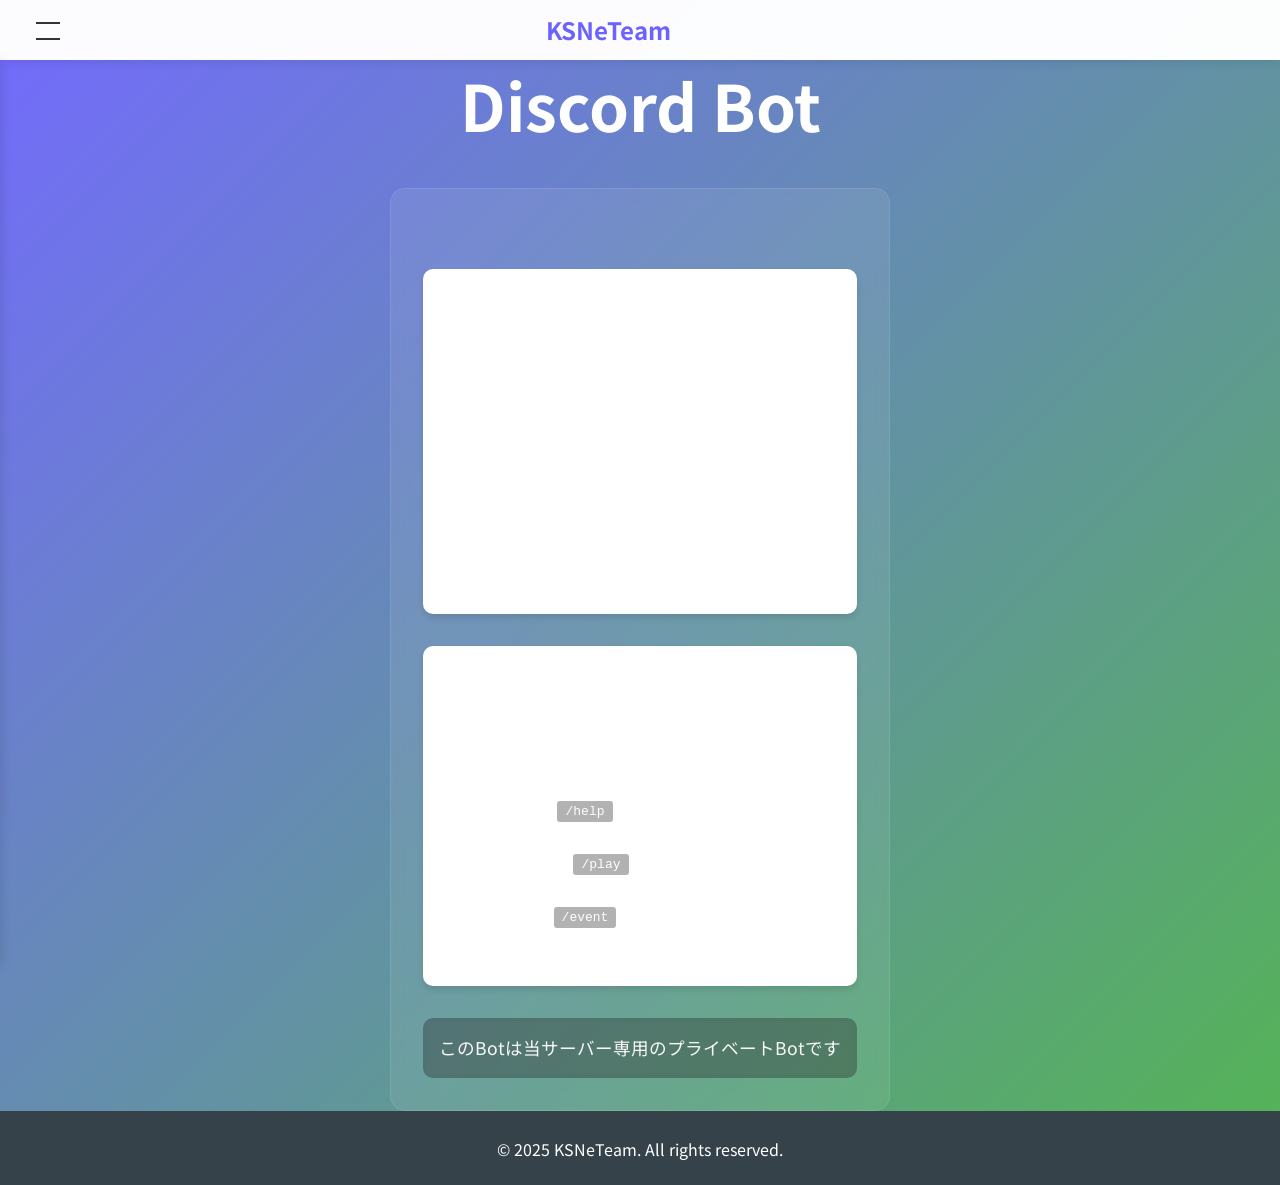
==== discordbot.html @ a241812d "pages miss" ====
<!DOCTYPE html>
<html lang="ja">
<head>
    <meta charset="UTF-8">
    <meta name="viewport" content="width=device-width, initial-scale=1.0">
    <title>DiscordBot - KSNeTeam</title>
    <link rel="stylesheet" href="css/main.css">
    <link href="https://fonts.googleapis.com/css2?family=Noto+Sans+JP:wght@400;700&display=swap" rel="stylesheet">
</head>
<body>
    <header class="site-header">
        <button id="menu-toggle" class="menu-toggle" aria-label="メニュー">
            <span class="menu-icon"></span>
        </button>
        <h1 class="logo">KSNeTeam</h1>
        <nav id="main-nav">
            <ul class="nav-list">
                <li><a href="index.html" class="nav-link">Home</a></li>
                <li><a href="rules.html" class="nav-link">Rules</a></li>
                <li><a href="discordserver.html" class="nav-link">Discord</a></li>
                <li><a href="discordbot.html" class="nav-link">Bot</a></li>
                <li><a href="index.html#links" class="nav-link">Links</a></li>
            </ul>
        </nav>
    </header>
    
    <main>
        <section class="hero-section scroll-reveal">
            <div class="container">
                <h2 class="main-title">Discord Bot</h2>
                <div class="bot-features scroll-reveal">
                    <div class="feature-grid">
                        <div class="feature-item">
                            <h3>主な機能</h3>
                            <ul class="bot-features-list">
                                <li>メッセージ管理</li>
                                <li>ユーザー管理</li>
                                <li>音楽再生</li>
                                <li>イベント管理</li>
                            </ul>
                        </div>
                        <div class="feature-item">
                            <h3>使用方法</h3>
                            <p>スラッシュコマンド対応</p>
                            <ul class="bot-commands-list">
                                <li><code>/help</code> - コマンド一覧</li>
                                <li><code>/play</code> - 音楽再生</li>
                                <li><code>/event</code> - イベント作成</li>
                            </ul>
                        </div>
                    </div>
                    <div class="bot-info">
                        <p>このBotは当サーバー専用のプライベートBotです</p>
                    </div>
                </div>
            </div>
        </section>
    </main>

    <footer class="site-footer">
        <div class="container">
            <p>&copy; 2025 KSNeTeam. All rights reserved.</p>
        </div>
    </footer>

    <script src="js/main.js"></script>
</body>
</html>
---- css/main.css ----
/* filepath: /KSNeTeam-website/KSNeTeam-website/css/main.css */

:root {
    --primary-color: #6C63FF;
    --secondary-color: #4CAF50;
    --text-color: #333;
    --bg-color: #f5f5f5;
    --white: #ffffff;
    --header-height: 60px;
}

body {
    font-family: 'Noto Sans JP', sans-serif;
    margin: 0;
    padding: 0;
    background-color: var(--bg-color);
    color: var(--text-color);
    line-height: 1.6;
}

header {
    background: #35424a;
    color: #ffffff;
    padding: 20px 0;
    text-align: center;
    /* Template: ヘッダーのレイアウトテンプレート */
}

nav {
    margin: 20px 0;
    /* Flexboxを利用して横並びに */
    display: flex;
    justify-content: center;
}

nav ul {
    list-style: none;
    padding: 0;
    margin: 0;
    display: flex;
    gap: 2rem;
    justify-content: center;
}

nav li {
    margin: 0 10px;
}

nav a {
    color: var(--text-color);
    text-decoration: none;
    padding: 10px 15px;
    transition: background 0.3s, transform 0.3s, color 0.3s;
    font-weight: 500;
}

nav a:hover,
nav a.active {
    background: #1dcae8;
    transform: scale(1.05);
    color: var(--primary-color);
}

/* Template: 判定セクションのスタイル */
#judgment-section {
    margin: 30px auto;
    padding: 20px;
    text-align: center;
    background: linear-gradient(135deg, #ff9a9e, #fad0c4);
    border-radius: 10px;
    width: 80%;
    animation: fadeIn 1s ease-in-out;
}
#judgment-section p {
    font-size: 1.2em;
    margin-bottom: 15px;
}
#judge-btn {
    padding: 10px 20px;
    font-size: 1em;
    border: none;
    border-radius: 5px;
    background: #1dcae8;
    color: #fff;
    cursor: pointer;
    transition: background 0.3s;
}
#judge-btn:hover {
    background: #17a2b8;
}
#judgment-result {
    margin-top: 20px;
    font-size: 1.1em;
    padding: 15px;
    background: #fff;
    border-radius: 5px;
    box-shadow: 0 2px 6px rgba(0,0,0,0.2);
}

/* Template: Cookieバナー用スタイル */
#cookie-banner {
    position: fixed;
    bottom: 0;
    left: 0;
    right: 0;
    background: #35424a;
    color: #ffffff;
    text-align: center;
    padding: 15px;
    z-index: 1000;
}
#cookie-banner button {
    margin-left: 20px;
    padding: 5px 10px;
}

.container {
    max-width: 1200px;
    margin: 0 auto;
    padding: 0 2rem;
    overflow: hidden;
}

.content {
    background: #ffffff;
    padding: 20px;
    margin: 20px 0;
    border-radius: 5px;
    box-shadow: 0 0 10px rgba(0, 0, 0, 0.1);
}

footer {
    background: #35424a;
    color: #ffffff;
    text-align: center;
    padding: 10px 0;
    position: relative;
    bottom: 0;
    width: 100%;
}

/* Template: レスポンシブ対応 */
@media (max-width: 768px) {
    nav ul {
        flex-direction: column;
        text-align: center;
    }
    nav li {
        margin: 5px 0;
    }
    .main-title {
        font-size: 2.5rem;
    }
    .subtitle {
        font-size: 1.2rem;
    }
    .menu-toggle {
        display: block;
    }
    /* 初期状態は非表示 */
    nav .nav-list {
        display: none;
        flex-direction: column;
        background: rgba(255,255,255,0.95);
        position: absolute;
        top: 100%;
        left: 0;
        width: 100%;
        padding: 1rem 0;
    }
    /* メニュー表示時 */
    .nav-open nav .nav-list {
        display: flex;
    }
    /* リンクに余白を追加 */
    nav .nav-list li {
        margin: 0.5rem 0;
        text-align: center;
    }
}

/* Template: キーフレーム */
@keyframes fadeIn {
    from { opacity: 0; }
    to { opacity: 1; }
}

/* スクロールアニメーション用スタイル */
.scroll-reveal {
    opacity: 0;
    transform: translateY(100px);
    transition: all 0.8s cubic-bezier(0.4, 0, 0.2, 1);
}

.scroll-reveal.visible {
    opacity: 1;
    transform: translateY(0);
}

/* セクション間の余白調整 */
section {
    margin: 100px 0;
    padding: 50px 20px;
}

.site-header {
    position: fixed;
    top: 0;
    width: 100%;
    height: var(--header-height);
    background: rgba(255, 255, 255, 0.98);
    box-shadow: 0 2px 10px rgba(0,0,0,0.1);
    z-index: 1000;
    display: flex;
    align-items: center;
    justify-content: center;
    padding: 0;
}

.logo {
    font-size: 1.5rem;
    font-weight: 700;
    color: var(--primary-color);
    margin: 0;
    text-align: center;
}

/* heroセクションの調整 */
.hero-section {
    min-height: 100vh;
    margin: 0;
    padding: 0;
    background: linear-gradient(135deg, 
        rgba(108, 99, 255, 0.95),
        rgba(76, 175, 80, 0.95)
    );
    display: flex;
    align-items: center;
    justify-content: center;
    overflow: hidden;
    color: var(--white);
    text-align: center;
}

.main-title {
    font-size: clamp(2rem, 8vw, 4rem);
    margin-bottom: 1rem;
    opacity: 0;
    transform: translateY(30px);
    animation: fadeInUp 1s cubic-bezier(0.4, 0, 0.2, 1) forwards 0.5s;
}

.subtitle {
    font-size: 1.5rem;
    opacity: 0;
    transform: translateY(30px);
    animation: fadeInUp 1s ease forwards 0.8s;
}

.feature-grid {
    display: grid;
    grid-template-columns: repeat(auto-fit, minmax(250px, 1fr));
    gap: 2rem;
    margin-top: 3rem;
}

.feature-item {
    background: var(--white);
    padding: 2rem;
    border-radius: 10px;
    box-shadow: 0 4px 6px rgba(0,0,0,0.1);
    transition: transform 0.3s;
}

.feature-item:hover {
    transform: translateY(-5px);
}

.discord-section {
    background: var(--primary-color);
    color: var(--white);
    padding: 5rem 0;
    text-align: center;
}

.discord-button {
    display: inline-block;
    padding: 1rem 2rem;
    background: var(--white);
    color: var(--primary-color);
    text-decoration: none;
    border-radius: 30px;
    margin-top: 2rem;
    transition: transform 0.3s;
}

.discord-button:hover {
    transform: scale(1.05);
}

.contact-form,
.contact-section,
#form-message,
.alert {
    display: none;
}

.links-grid {
    display: grid;
    grid-template-columns: repeat(auto-fit, minmax(200px, 1fr));
    gap: 1rem;
    margin-top: 2rem;
}

.link-card {
    background: var(--white);
    padding: 2rem;
    text-align: center;
    text-decoration: none;
    color: var(--text-color);
    border-radius: 10px;
    transition: transform 0.3s;
}

.link-card:hover {
    transform: translateY(-5px);
}

@keyframes fadeInUp {
    from {
        opacity: 0;
        transform: translateY(30px);
    }
    to {
        opacity: 1;
        transform: translateY(0);
    }
}

/* ハンバーガーメニュー用スタイル */
.menu-toggle {
    position: absolute; /* fixedからabsoluteに変更 */
    left: 1rem;
    top: 50%;
    transform: translateY(-50%);
    background: none;
    border: none;
    cursor: pointer;
    z-index: 1001;
    width: 40px;
    height: 40px;
    display: flex;
    align-items: center;
    justify-content: center;
    padding: 0;
}

/* 三本線のスタイル */
.menu-icon {
    position: relative;
    width: 24px;
    height: 2px;
    background: var(--text-color);
    transition: all 0.3s ease;
}

.menu-icon::before,
.menu-icon::after {
    content: '';
    position: absolute;
    left: 0;
    width: 24px;
    height: 2px;
    background: var(--text-color);
    transition: all 0.3s ease;
}

.menu-icon::before {
    top: -8px;
}

.menu-icon::after {
    top: 8px;
}

/* メニューが開いているときの×印 */
.nav-open .menu-icon {
    background: transparent;
}

.nav-open .menu-icon::before {
    top: 0;
    transform: rotate(45deg);
}

.nav-open .menu-icon::after {
    top: 0;
    transform: rotate(-45deg);
}

/* ナビゲーションの共通スタイル */
.nav-list {
    position: fixed;
    top: var(--header-height);
    left: -250px;
    width: 250px;
    height: calc(100vh - var(--header-height));
    background: rgba(255, 255, 255, 0.98);
    box-shadow: 2px 0 10px rgba(0,0,0,0.1);
    transition: left 0.3s ease;
    display: flex;
    flex-direction: column;
    padding: 2rem 0;
    margin: 0;
    z-index: 999;
    pointer-events: none; /* 初期状態ではクリックイベントを無効化 */
}

.nav-open .nav-list {
    left: 0;
    pointer-events: auto; /* メニューが開いている時のみクリックイベントを有効化 */
}

/* メディアクエリの更新 */
@media (min-width: 769px) {
    .menu-toggle {
        display: block;
    }
    
    .nav-list {
        position: fixed;
        width: 250px;
        flex-direction: column;
    }
}

/* レスポンシブ調整 */
@media (max-width: 768px) {
    .nav-list {
        width: 100%;
    }
}

/* 以前の重複するメニュー関連のスタイルを削除 */
/* 削除: .menu-toggle の重複定義 */
/* 削除: .nav-list の重複定義 */
/* 削除: レスポンシブ関連の重複定義 */

/* PC表示時のスタイル */
@media (min-width: 769px) {
    nav {
        margin: 0 2rem;
    }

    .nav-list {
        position: fixed;
        width: 250px;
        flex-direction: column;
    }

    nav .nav-list li {
        margin: 0.5rem 0;
        text-align: left;
    }

    .menu-toggle {
        display: block;
    }
}

/* モバイル表示時のスタイル */
@media (max-width: 768px) {
    .site-header {
        padding: 0 1rem;
    }

    .nav-list {
        display: none;  /* モバイルでは初期状態を非表示に */
        position: fixed;
        top: var(--header-height);
        left: 0;
        width: 100%;
        flex-direction: column;
        background: rgba(255, 255, 255, 0.98);
        padding: 1rem 0;
        transform: translateY(-100%);
        transition: transform 0.3s ease-in-out;
        box-shadow: 0 2px 10px rgba(0,0,0,0.1);
    }

    .nav-open .nav-list {
        transform: translateY(0);
    }

    nav .nav-list li {
        margin: 0.5rem 0;
        text-align: center;
    }

    .menu-toggle {
        display: block;
        position: absolute;
        left: 1rem;
        top: 50%;
        transform: translateY(-50%);
        font-size: 1.5rem;
        background: none;
        border: none;
        color: var(--text-color);
        cursor: pointer;
    }
}

/* PC表示時のホバーメニュー */
@media (min-width: 769px) {
    .menu-toggle {
        display: none;
    }
}

/* モバイル表示時のハンバーガーメニュー */
@media (max-width: 768px) {
    .menu-toggle {
        display: block;
        position: absolute;
        left: 1rem;
        top: 50%;
        transform: translateY(-50%);
    }

    .nav-list {
        width: 100%;
        left: 0;
        top: 100%;
    }

    .nav-open .nav-list {
        display: flex;
        flex-direction: column;
    }

    nav .nav-list li {
        margin: 0.5rem 0;
        text-align: center;
    }
}

/* アニメーション効果 */
.nav-list {
    transition: all 0.3s ease-in-out;
    transform-origin: top center;
}

.nav-open .nav-list {
    animation: slideDown 0.3s ease-in-out forwards;
}

@keyframes slideDown {
    from {
        opacity: 0;
        transform: translateY(-10px);
    }
    to {
        opacity: 1;
        transform: translateY(0);
    }
}

/* メニューボタンの基本スタイル */
.menu-toggle {
    position: absolute; /* fixedからabsoluteに変更 */
    left: 1rem;
    top: 50%;
    transform: translateY(-50%);
    background: none;
    border: none;
    cursor: pointer;
    z-index: 1001;
    width: 40px;
    height: 40px;
    display: flex;
    align-items: center;
    justify-content: center;
    padding: 0;
}

/* 三本線のスタイル */
.menu-icon {
    position: relative;
    width: 24px;
    height: 2px;
    background: var(--text-color);
    transition: all 0.3s ease;
}

.menu-icon::before,
.menu-icon::after {
    content: '';
    position: absolute;
    left: 0;
    width: 24px;
    height: 2px;
    background: var(--text-color);
    transition: all 0.3s ease;
}

.menu-icon::before {
    top: -8px;
}

.menu-icon::after {
    top: 8px;
}

/* メニューが開いているときの×印 */
.nav-open .menu-icon {
    background: transparent;
}

.nav-open .menu-icon::before {
    top: 0;
    transform: rotate(45deg);
}

.nav-open .menu-icon::after {
    top: 0;
    transform: rotate(-45deg);
}

/* ナビゲーションの共通スタイル */
.nav-list {
    position: fixed;
    top: var(--header-height);
    left: -250px;
    width: 250px;
    height: calc(100vh - var(--header-height));
    background: rgba(255, 255, 255, 0.98);
    box-shadow: 2px 0 10px rgba(0,0,0,0.1);
    transition: left 0.3s ease;
    display: flex;
    flex-direction: column;
    padding: 2rem 0;
    margin: 0;
    z-index: 999;
    pointer-events: none; /* 初期状態ではクリックイベントを無効化 */
}

.nav-open .nav-list {
    left: 0;
    pointer-events: auto; /* メニューが開いている時のみクリックイベントを有効化 */
}

/* メディアクエリの更新 */
@media (min-width: 769px) {
    .menu-toggle {
        display: block;
    }
    
    .nav-list {
        position: fixed;
        width: 250px;
        flex-direction: column;
    }
}

/* フォームメッセージのスタイル */
#form-message {
    margin-bottom: 1rem;
}

.alert {
    padding: 1rem;
    border-radius: 5px;
    margin-bottom: 1rem;
}

.alert.success {
    background-color: #d4edda;
    color: #155724;
    border: 1px solid #c3e6cb;
}

.alert.error {
    background-color: #f8d7da;
    color: #721c24;
    border: 1px solid #f5c6cb;
}

/* Bot用のスタイル更新 */
.bot-features {
    padding: 2rem;
    background: rgba(255, 255, 255, 0.08);
    border-radius: 15px;
    backdrop-filter: blur(8px);
    -webkit-backdrop-filter: blur(8px);
    margin-top: 2rem;
    border: 1px solid rgba(255, 255, 255, 0.1);
}

.bot-features-list,
.bot-commands-list {
    list-style: none;
    padding: 0;
    margin: 1rem 0;
}

.bot-features-list li,
.bot-commands-list li {
    margin: 0.5rem 0;
    padding: 0.5rem;
    background: rgba(255, 255, 255, 0.1);
    border-radius: 5px;
    backdrop-filter: blur(4px);
    -webkit-backdrop-filter: blur(4px);
    border: 1px solid rgba(255, 255, 255, 0.05);
}

.bot-commands-list code {
    background: rgba(0, 0, 0, 0.3);
    padding: 0.2rem 0.5rem;
    border-radius: 3px;
    font-family: monospace;
    color: #fff;
}

.bot-info {
    margin-top: 2rem;
    padding: 1rem;
    background: rgba(0, 0, 0, 0.3);
    border-radius: 10px;
    text-align: center;
    backdrop-filter: blur(4px);
    -webkit-backdrop-filter: blur(4px);
}

.bot-info p {
    margin: 0;
    font-size: 1.1rem;
    color: rgba(255, 255, 255, 0.95);
}
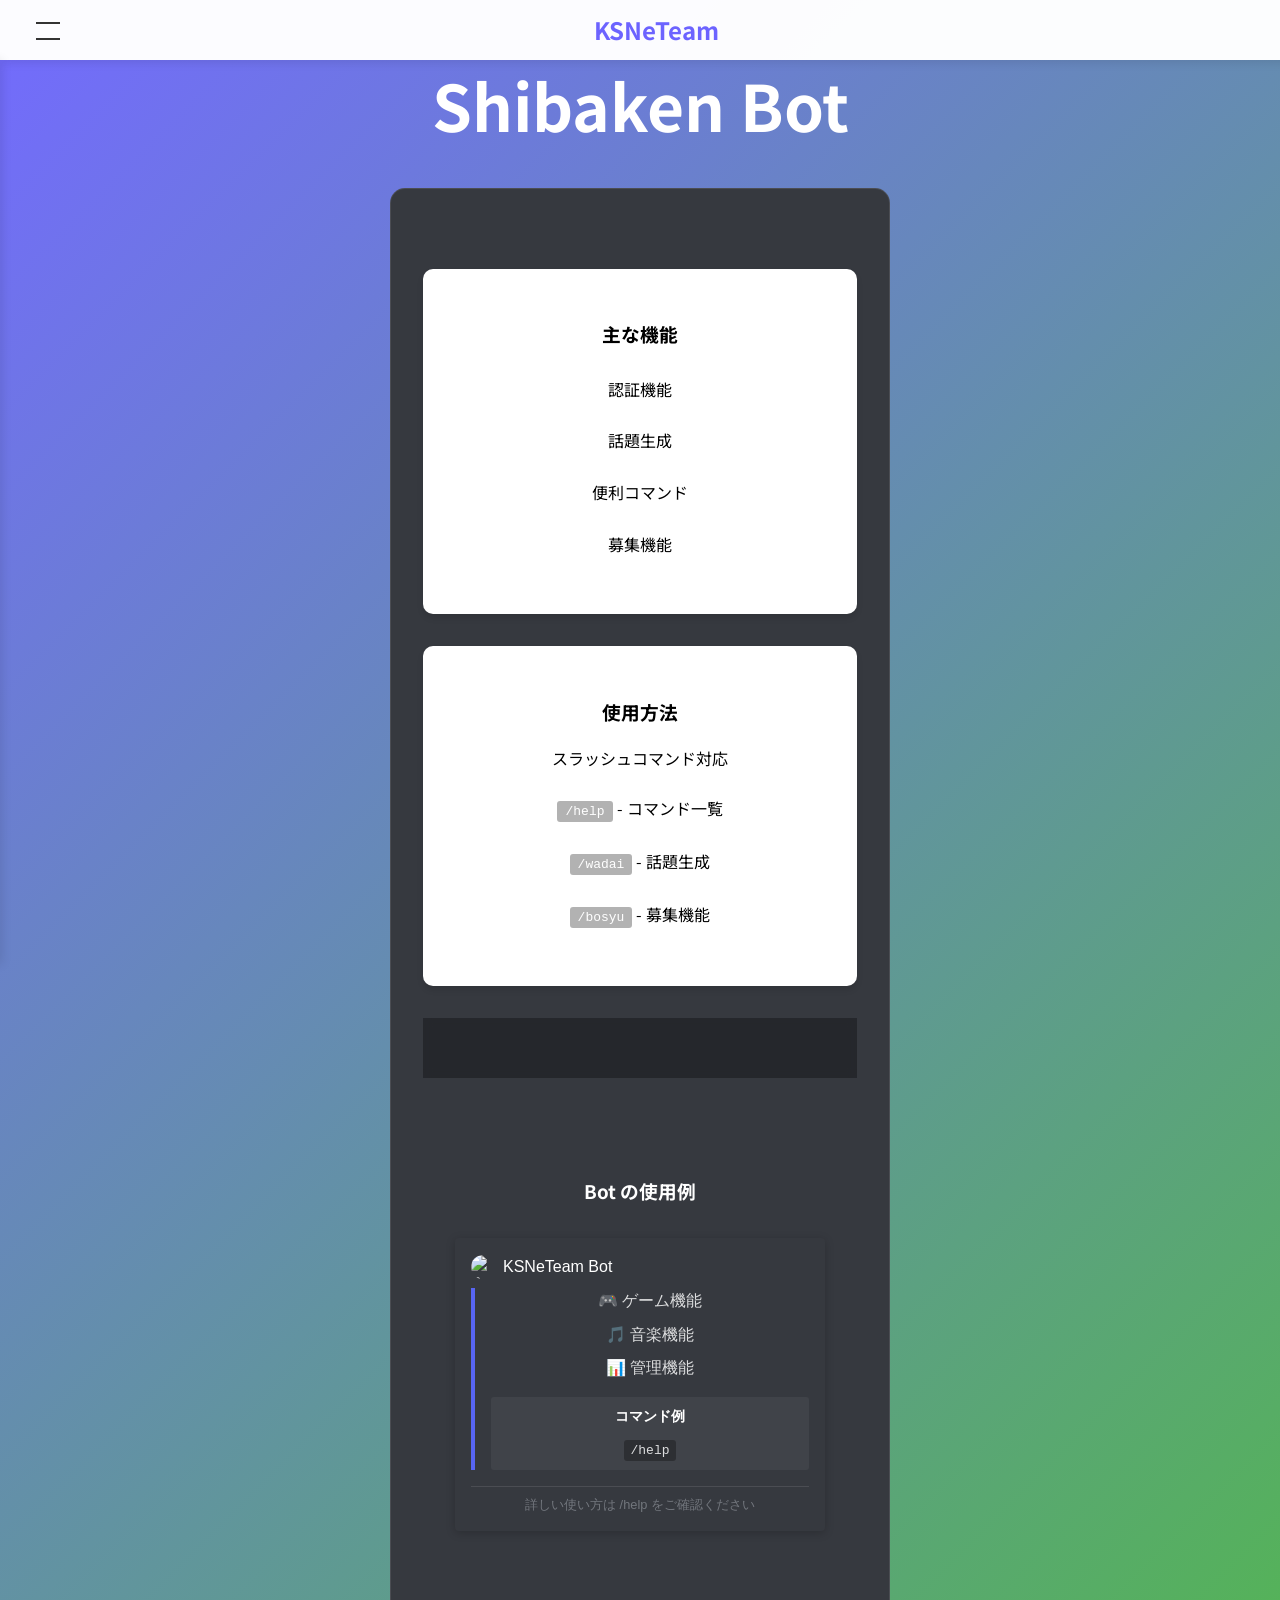
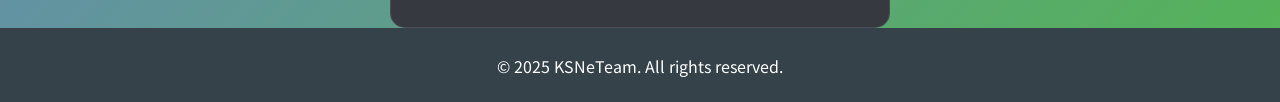
==== commit 64320bff: "design +240％ and bug fix" ====
--- a/discordbot.html
+++ b/discordbot.html
@@ -27,16 +27,17 @@
     <main>
         <section class="hero-section scroll-reveal">
             <div class="container">
-                <h2 class="main-title">Discord Bot</h2>
+                <h2 class="main-title">Shibaken Bot</h2>
                 <div class="bot-features scroll-reveal">
-                    <div class="feature-grid">
+                    <!-- 変更: Bot 機能・コマンド部分の文字色を黒に指定 -->
+                    <div class="feature-grid" style="color: black;">
                         <div class="feature-item">
                             <h3>主な機能</h3>
                             <ul class="bot-features-list">
-                                <li>メッセージ管理</li>
-                                <li>ユーザー管理</li>
-                                <li>音楽再生</li>
-                                <li>イベント管理</li>
+                                <li>認証機能</li>
+                                <li>話題生成</li>
+                                <li>便利コマンド</li>
+                                <li>募集機能</li>
                             </ul>
                         </div>
                         <div class="feature-item">
@@ -44,13 +45,42 @@
                             <p>スラッシュコマンド対応</p>
                             <ul class="bot-commands-list">
                                 <li><code>/help</code> - コマンド一覧</li>
-                                <li><code>/play</code> - 音楽再生</li>
-                                <li><code>/event</code> - イベント作成</li>
+                                <li><code>/wadai</code> - 話題生成</li>
+                                <li><code>/bosyu</code> - 募集機能</li>
                             </ul>
                         </div>
                     </div>
                     <div class="bot-info">
                         <p>このBotは当サーバー専用のプライベートBotです</p>
+                    </div>
+                    
+                    <!-- 埋め込みセクションを追加 -->
+                    <div class="embed-section scroll-reveal">
+                        <h3>Bot の使用例</h3>
+                        <div class="embed-container">
+                            <div class="embed-message">
+                                <div class="embed-header">
+                                    <img src="img/bot-avatar.png" alt="Bot Avatar" class="embed-avatar">
+                                    <span class="embed-author">KSNeTeam Bot</span>
+                                </div>
+                                <div class="embed-content">
+                                    <div class="embed-description">
+                                        <p>🎮 ゲーム機能</p>
+                                        <p>🎵 音楽機能</p>
+                                        <p>📊 管理機能</p>
+                                    </div>
+                                    <div class="embed-fields">
+                                        <div class="embed-field">
+                                            <h4>コマンド例</h4>
+                                            <code>/help</code>
+                                        </div>
+                                    </div>
+                                </div>
+                                <div class="embed-footer">
+                                    <span>詳しい使い方は /help をご確認ください</span>
+                                </div>
+                            </div>
+                        </div>
                     </div>
                 </div>
             </div>
--- a/css/main.css
+++ b/css/main.css
@@ -177,6 +177,10 @@
         margin: 0.5rem 0;
         text-align: center;
     }
+    /* 追加: スマホ表示時、ロゴとハンバーガーメニューがかぶらないようロゴに余白を追加 */
+    .logo {
+        margin-left: 60px;
+    }
 }
 
 /* Template: キーフレーム */
@@ -203,6 +207,7 @@
     padding: 50px 20px;
 }
 
+/* ヘッダー全体を中央配置に変更 */
 .site-header {
     position: fixed;
     top: 0;
@@ -213,16 +218,36 @@
     z-index: 1000;
     display: flex;
     align-items: center;
+    justify-content: center; /* ロゴを中央に */
+    padding: 0 1rem;
+}
+
+/* ハンバーガーメニューは絶対配置 */
+.menu-toggle {
+    position: absolute;
+    left: 1rem;
+    top: 50%;
+    transform: translateY(-50%);
+    background: none;
+    border: none;
+    cursor: pointer;
+    z-index: 1001;
+    width: 40px;
+    height: 40px;
+    display: flex;
+    align-items: center;
     justify-content: center;
     padding: 0;
 }
 
+/* ロゴを中央配置 */
 .logo {
+    width: 100%;
+    text-align: center;
+    margin: 0;
     font-size: 1.5rem;
     font-weight: 700;
     color: var(--primary-color);
-    margin: 0;
-    text-align: center;
 }
 
 /* heroセクションの調整 */
@@ -434,235 +459,6 @@
     }
 }
 
-/* レスポンシブ調整 */
-@media (max-width: 768px) {
-    .nav-list {
-        width: 100%;
-    }
-}
-
-/* 以前の重複するメニュー関連のスタイルを削除 */
-/* 削除: .menu-toggle の重複定義 */
-/* 削除: .nav-list の重複定義 */
-/* 削除: レスポンシブ関連の重複定義 */
-
-/* PC表示時のスタイル */
-@media (min-width: 769px) {
-    nav {
-        margin: 0 2rem;
-    }
-
-    .nav-list {
-        position: fixed;
-        width: 250px;
-        flex-direction: column;
-    }
-
-    nav .nav-list li {
-        margin: 0.5rem 0;
-        text-align: left;
-    }
-
-    .menu-toggle {
-        display: block;
-    }
-}
-
-/* モバイル表示時のスタイル */
-@media (max-width: 768px) {
-    .site-header {
-        padding: 0 1rem;
-    }
-
-    .nav-list {
-        display: none;  /* モバイルでは初期状態を非表示に */
-        position: fixed;
-        top: var(--header-height);
-        left: 0;
-        width: 100%;
-        flex-direction: column;
-        background: rgba(255, 255, 255, 0.98);
-        padding: 1rem 0;
-        transform: translateY(-100%);
-        transition: transform 0.3s ease-in-out;
-        box-shadow: 0 2px 10px rgba(0,0,0,0.1);
-    }
-
-    .nav-open .nav-list {
-        transform: translateY(0);
-    }
-
-    nav .nav-list li {
-        margin: 0.5rem 0;
-        text-align: center;
-    }
-
-    .menu-toggle {
-        display: block;
-        position: absolute;
-        left: 1rem;
-        top: 50%;
-        transform: translateY(-50%);
-        font-size: 1.5rem;
-        background: none;
-        border: none;
-        color: var(--text-color);
-        cursor: pointer;
-    }
-}
-
-/* PC表示時のホバーメニュー */
-@media (min-width: 769px) {
-    .menu-toggle {
-        display: none;
-    }
-}
-
-/* モバイル表示時のハンバーガーメニュー */
-@media (max-width: 768px) {
-    .menu-toggle {
-        display: block;
-        position: absolute;
-        left: 1rem;
-        top: 50%;
-        transform: translateY(-50%);
-    }
-
-    .nav-list {
-        width: 100%;
-        left: 0;
-        top: 100%;
-    }
-
-    .nav-open .nav-list {
-        display: flex;
-        flex-direction: column;
-    }
-
-    nav .nav-list li {
-        margin: 0.5rem 0;
-        text-align: center;
-    }
-}
-
-/* アニメーション効果 */
-.nav-list {
-    transition: all 0.3s ease-in-out;
-    transform-origin: top center;
-}
-
-.nav-open .nav-list {
-    animation: slideDown 0.3s ease-in-out forwards;
-}
-
-@keyframes slideDown {
-    from {
-        opacity: 0;
-        transform: translateY(-10px);
-    }
-    to {
-        opacity: 1;
-        transform: translateY(0);
-    }
-}
-
-/* メニューボタンの基本スタイル */
-.menu-toggle {
-    position: absolute; /* fixedからabsoluteに変更 */
-    left: 1rem;
-    top: 50%;
-    transform: translateY(-50%);
-    background: none;
-    border: none;
-    cursor: pointer;
-    z-index: 1001;
-    width: 40px;
-    height: 40px;
-    display: flex;
-    align-items: center;
-    justify-content: center;
-    padding: 0;
-}
-
-/* 三本線のスタイル */
-.menu-icon {
-    position: relative;
-    width: 24px;
-    height: 2px;
-    background: var(--text-color);
-    transition: all 0.3s ease;
-}
-
-.menu-icon::before,
-.menu-icon::after {
-    content: '';
-    position: absolute;
-    left: 0;
-    width: 24px;
-    height: 2px;
-    background: var(--text-color);
-    transition: all 0.3s ease;
-}
-
-.menu-icon::before {
-    top: -8px;
-}
-
-.menu-icon::after {
-    top: 8px;
-}
-
-/* メニューが開いているときの×印 */
-.nav-open .menu-icon {
-    background: transparent;
-}
-
-.nav-open .menu-icon::before {
-    top: 0;
-    transform: rotate(45deg);
-}
-
-.nav-open .menu-icon::after {
-    top: 0;
-    transform: rotate(-45deg);
-}
-
-/* ナビゲーションの共通スタイル */
-.nav-list {
-    position: fixed;
-    top: var(--header-height);
-    left: -250px;
-    width: 250px;
-    height: calc(100vh - var(--header-height));
-    background: rgba(255, 255, 255, 0.98);
-    box-shadow: 2px 0 10px rgba(0,0,0,0.1);
-    transition: left 0.3s ease;
-    display: flex;
-    flex-direction: column;
-    padding: 2rem 0;
-    margin: 0;
-    z-index: 999;
-    pointer-events: none; /* 初期状態ではクリックイベントを無効化 */
-}
-
-.nav-open .nav-list {
-    left: 0;
-    pointer-events: auto; /* メニューが開いている時のみクリックイベントを有効化 */
-}
-
-/* メディアクエリの更新 */
-@media (min-width: 769px) {
-    .menu-toggle {
-        display: block;
-    }
-    
-    .nav-list {
-        position: fixed;
-        width: 250px;
-        flex-direction: column;
-    }
-}
-
 /* フォームメッセージのスタイル */
 #form-message {
     margin-bottom: 1rem;
@@ -689,12 +485,13 @@
 /* Bot用のスタイル更新 */
 .bot-features {
     padding: 2rem;
-    background: rgba(255, 255, 255, 0.08);
+    background: #36393f; /* 背景色を変更 */
     border-radius: 15px;
     backdrop-filter: blur(8px);
     -webkit-backdrop-filter: blur(8px);
     margin-top: 2rem;
     border: 1px solid rgba(255, 255, 255, 0.1);
+    color: #ffffff; /* 文字色を白に */
 }
 
 .bot-features-list,
@@ -737,4 +534,100 @@
     margin: 0;
     font-size: 1.1rem;
     color: rgba(255, 255, 255, 0.95);
+}
+
+/* 埋め込みセクションのスタイル */
+.embed-section {
+    margin-top: 3rem;
+    padding: 2rem;
+}
+
+.embed-container {
+    max-width: 600px;
+    margin: 2rem auto;
+}
+
+.embed-message {
+    background: #36393f;
+    border-radius: 4px;
+    padding: 1rem;
+    color: #dcddde;
+    font-family: 'Whitney', 'Helvetica Neue', Helvetica, Arial, sans-serif;
+    box-shadow: 0 2px 10px rgba(0,0,0,0.2);
+}
+
+.embed-header {
+    display: flex;
+    align-items: center;
+    margin-bottom: 0.5rem;
+}
+
+.embed-avatar {
+    width: 24px;
+    height: 24px;
+    border-radius: 50%;
+    margin-right: 0.5rem;
+}
+
+.embed-author {
+    color: #ffffff;
+    font-weight: 500;
+}
+
+.embed-content {
+    border-left: 4px solid #5865f2;
+    padding-left: 1rem;
+    margin: 0.5rem 0;
+}
+
+.embed-description {
+    margin-bottom: 1rem;
+}
+
+.embed-description p {
+    margin: 0.5rem 0;
+}
+
+.embed-fields {
+    display: grid;
+    gap: 0.5rem;
+}
+
+.embed-field {
+    background: rgba(255,255,255,0.05);
+    padding: 0.5rem;
+    border-radius: 3px;
+}
+
+.embed-field h4 {
+    margin: 0 0 0.5rem 0;
+    color: #ffffff;
+    font-size: 0.9rem;
+}
+
+.embed-field code {
+    background: rgba(0,0,0,0.3);
+    padding: 0.2rem 0.4rem;
+    border-radius: 3px;
+    font-family: monospace;
+    color: #dcddde;
+}
+
+.embed-footer {
+    margin-top: 1rem;
+    padding-top: 0.5rem;
+    border-top: 1px solid rgba(255,255,255,0.1);
+    font-size: 0.8rem;
+    color: #72767d;
+}
+
+/* 修正: link-card 内のアイコンと文字のバランス調整 */
+.link-card img {
+    width: 32px;
+    height: 32px;
+    margin-bottom: 0.5rem;
+}
+.link-card span {
+    font-size: 0.9rem;
+    display: block;
 }
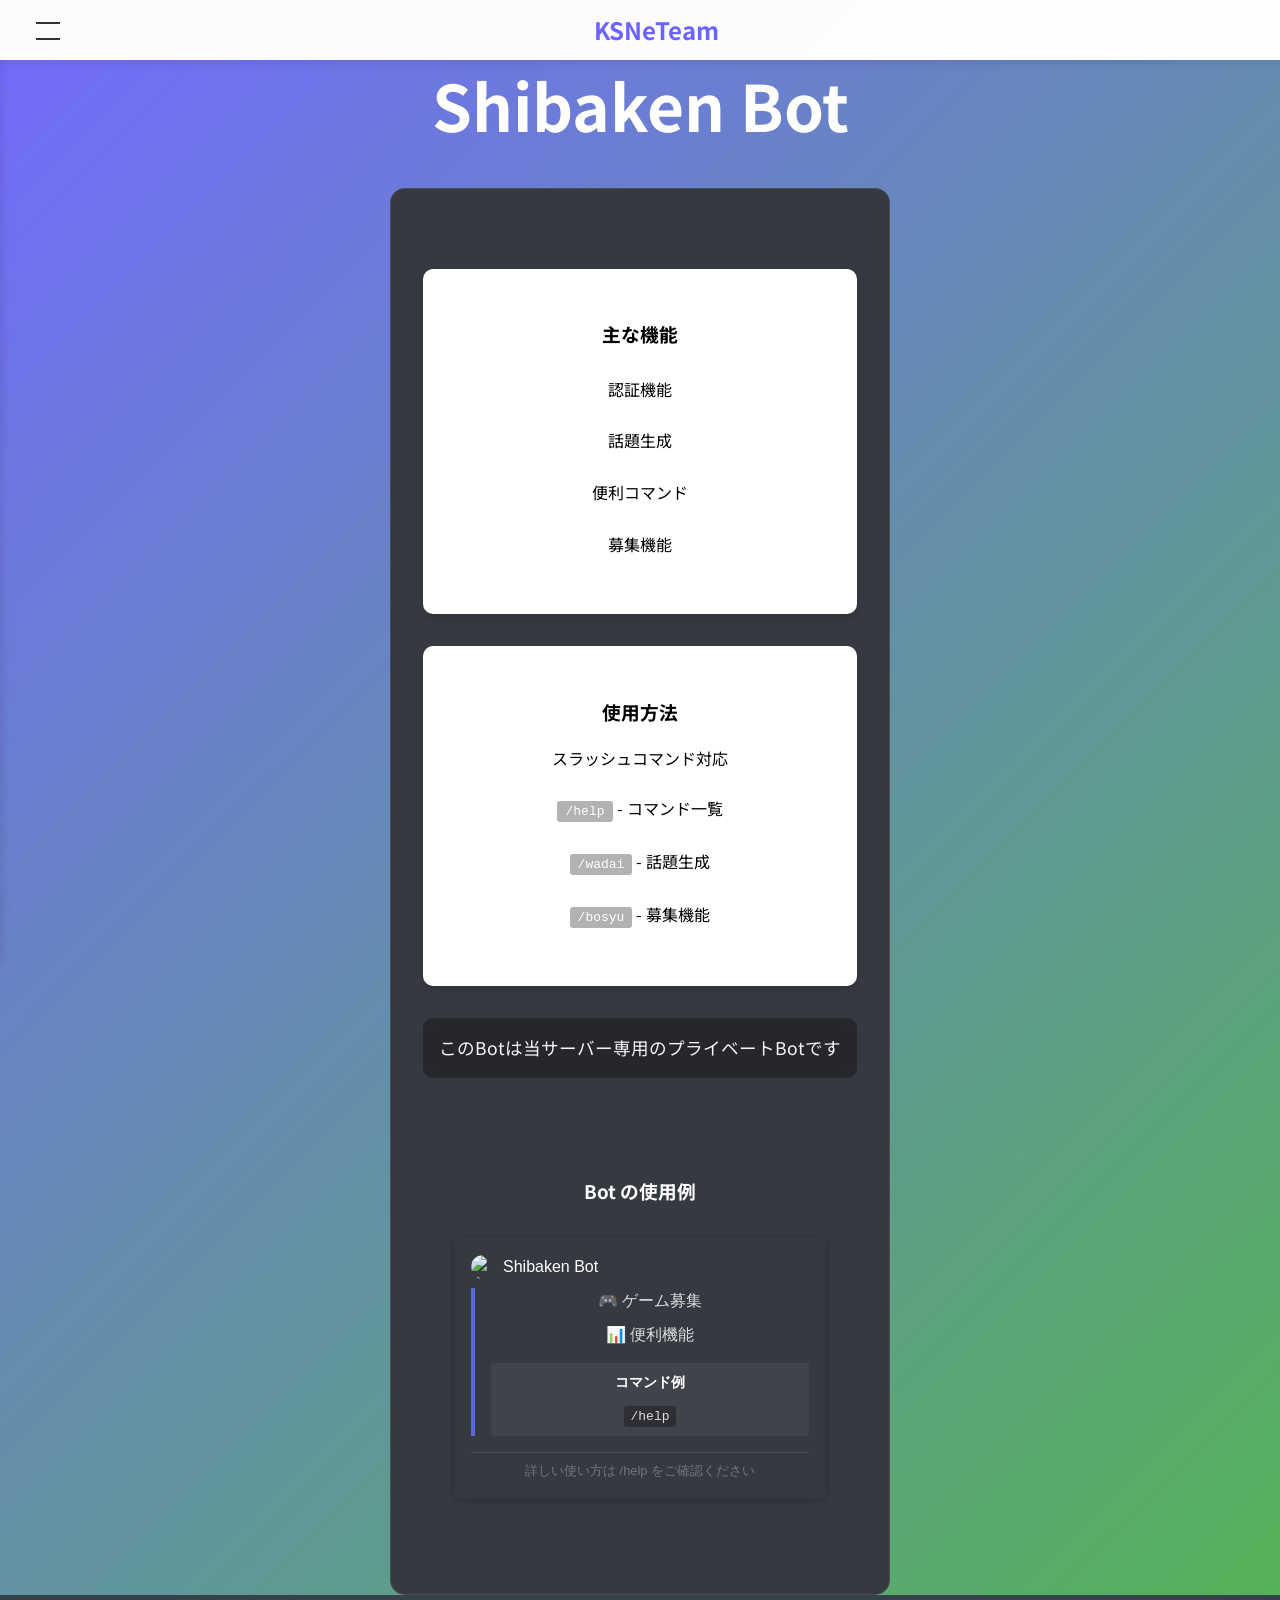
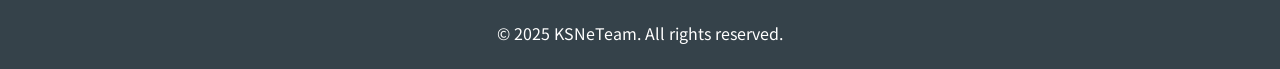
==== commit a3c5b228: "cookieを利用しています。" ====
--- a/discordbot.html
+++ b/discordbot.html
@@ -61,13 +61,13 @@
                             <div class="embed-message">
                                 <div class="embed-header">
                                     <img src="img/bot-avatar.png" alt="Bot Avatar" class="embed-avatar">
-                                    <span class="embed-author">KSNeTeam Bot</span>
+                                    <span class="embed-author">Shibaken Bot</span>
                                 </div>
                                 <div class="embed-content">
                                     <div class="embed-description">
-                                        <p>🎮 ゲーム機能</p>
-                                        <p>🎵 音楽機能</p>
-                                        <p>📊 管理機能</p>
+                                        <p>🎮 ゲーム募集</p>
+                                        <p></p>
+                                        <p>📊 便利機能</p>
                                     </div>
                                     <div class="embed-fields">
                                         <div class="embed-field">
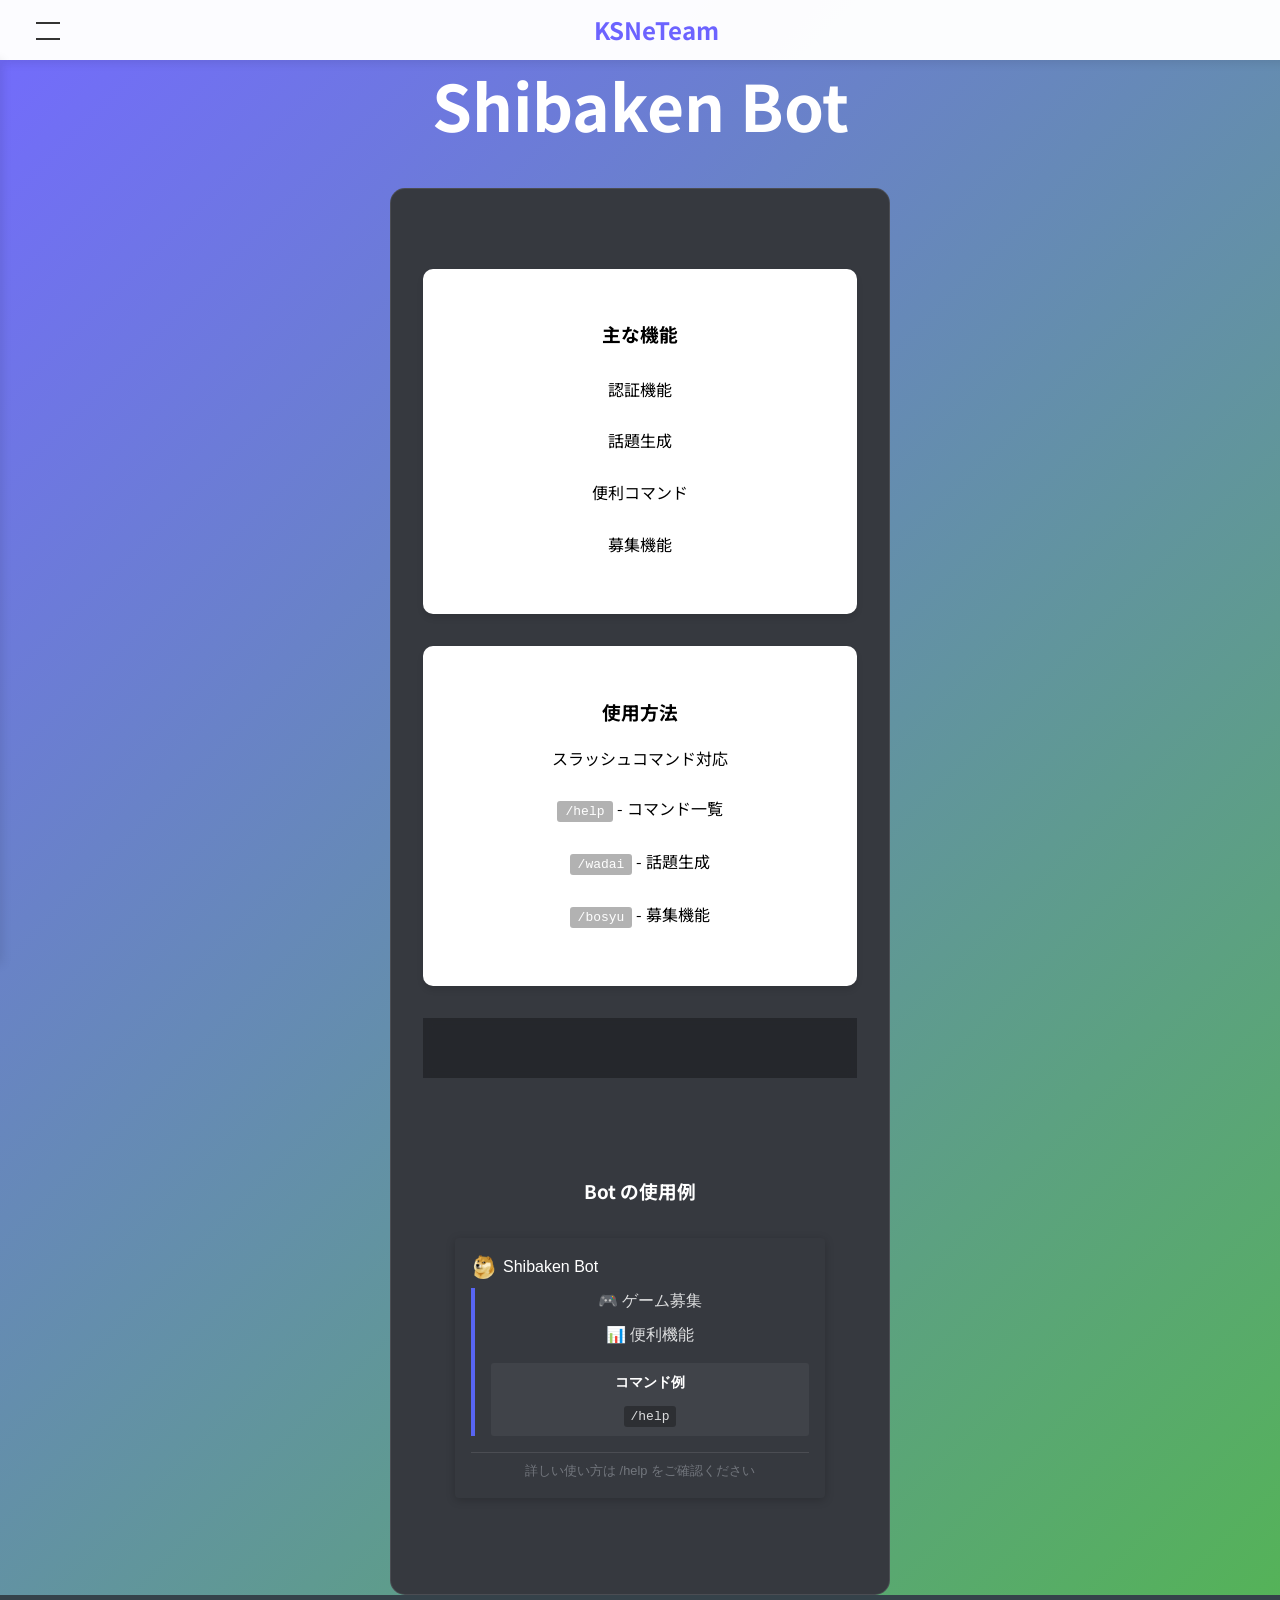
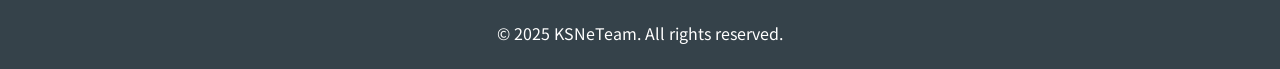
==== commit 2c82efaf: "fixxxxxxxxxxxxx embed and icon 対応" ====
--- a/discordbot.html
+++ b/discordbot.html
@@ -4,6 +4,10 @@
     <meta charset="UTF-8">
     <meta name="viewport" content="width=device-width, initial-scale=1.0">
     <title>DiscordBot - KSNeTeam</title>
+    <meta name="description" content="KSNeTeamは、DiscordGamersServerの運営やBOTの開発、共有を行う組織です。">
+    <meta name="keywords" content="Discord, サーバー, ゲーム, DiscordBot, Javascript, 開発, コミュニティ, KSNeTeam">
+    <meta name="author" content="KSNeTeam">
+    <link rel="shortcut icon" href="./img/icon.png " type="image/x-icon">
     <link rel="stylesheet" href="css/main.css">
     <link href="https://fonts.googleapis.com/css2?family=Noto+Sans+JP:wght@400;700&display=swap" rel="stylesheet">
 </head>
@@ -60,13 +64,12 @@
                         <div class="embed-container">
                             <div class="embed-message">
                                 <div class="embed-header">
-                                    <img src="img/bot-avatar.png" alt="Bot Avatar" class="embed-avatar">
+                                    <img src="img/boticon.png" alt="Bot Icon" class="embed-avatar">
                                     <span class="embed-author">Shibaken Bot</span>
                                 </div>
                                 <div class="embed-content">
                                     <div class="embed-description">
                                         <p>🎮 ゲーム募集</p>
-                                        <p></p>
                                         <p>📊 便利機能</p>
                                     </div>
                                     <div class="embed-fields">
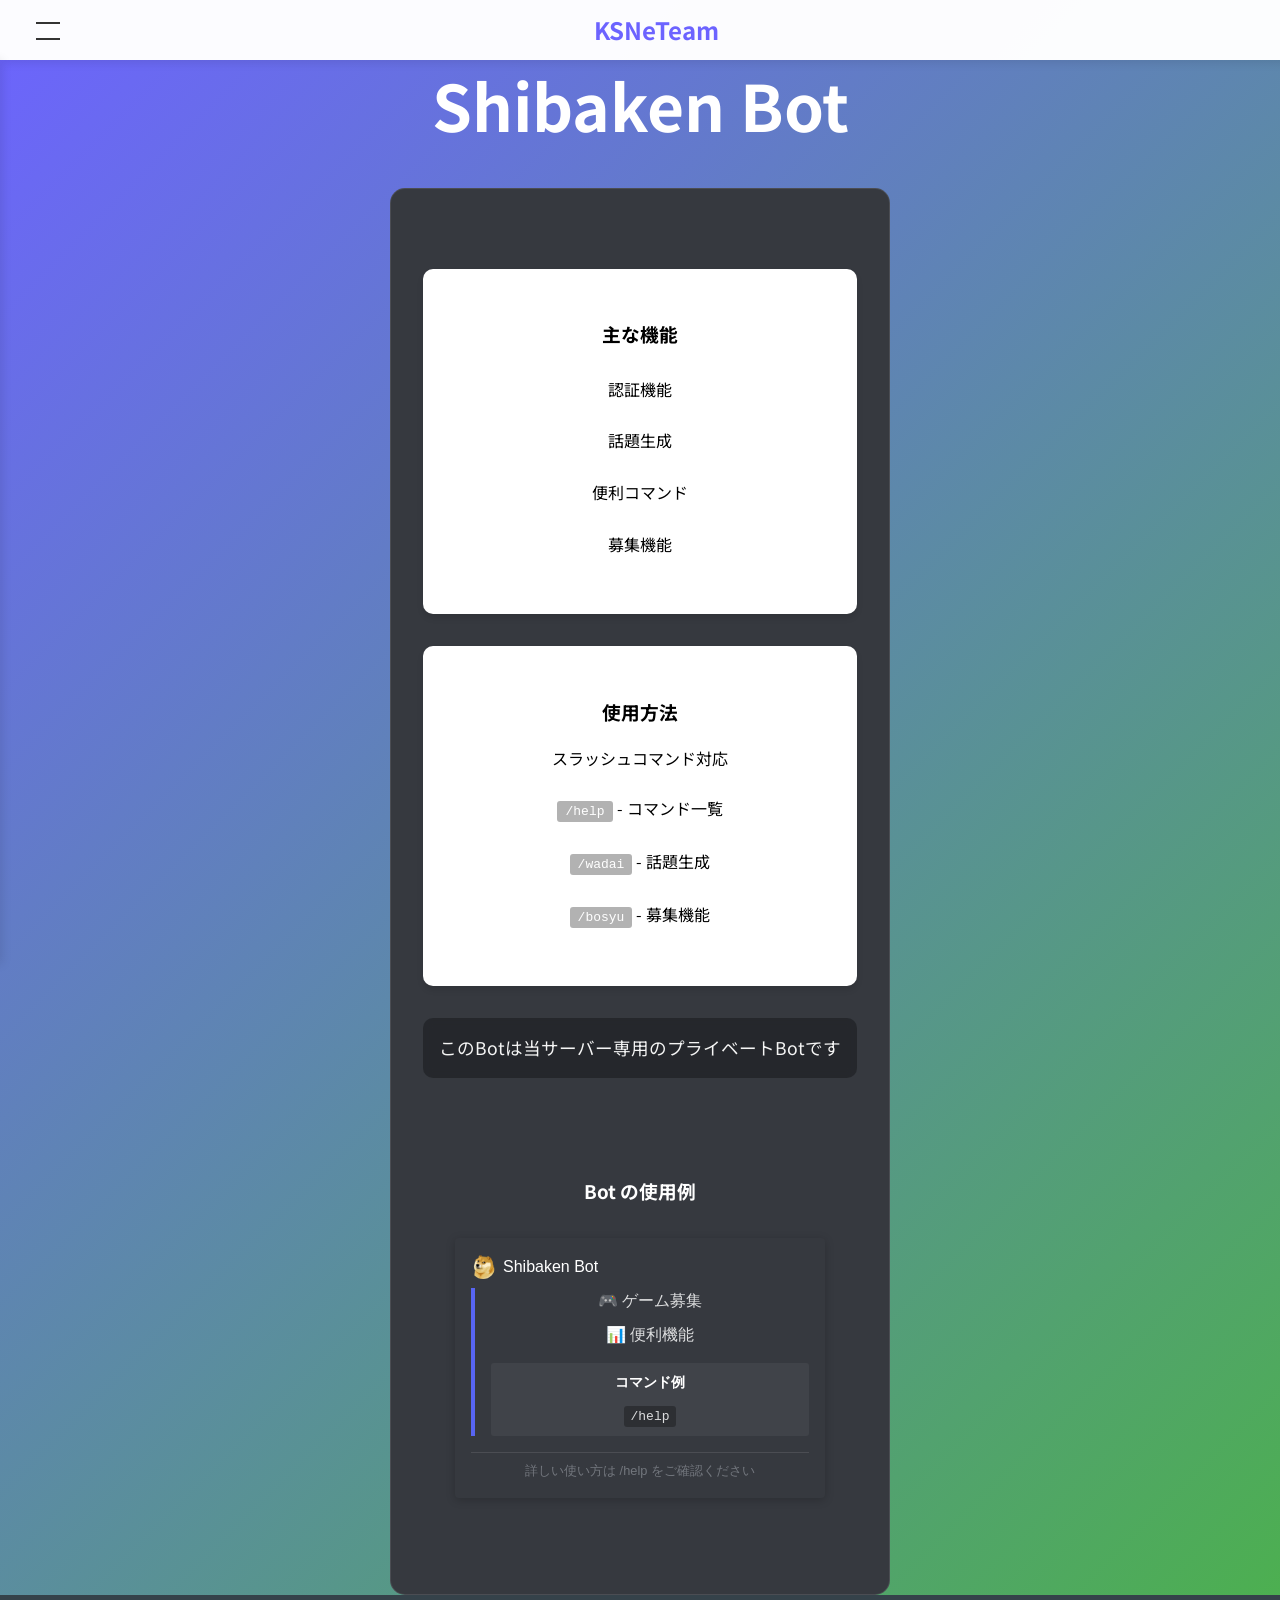
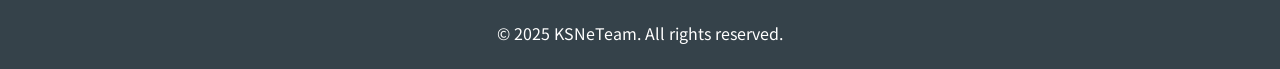
==== commit 2731feb1: "！？" ====
--- a/discordbot.html
+++ b/discordbot.html
@@ -16,7 +16,7 @@
         <button id="menu-toggle" class="menu-toggle" aria-label="メニュー">
             <span class="menu-icon"></span>
         </button>
-        <h1 class="logo">KSNeTeam</h1>
+        <h1 class="logo"><a href="index.html">KSNeTeam</a></h1>
         <nav id="main-nav">
             <ul class="nav-list">
                 <li><a href="index.html" class="nav-link">Home</a></li>
--- a/css/main.css
+++ b/css/main.css
@@ -112,6 +112,23 @@
 #cookie-banner button {
     margin-left: 20px;
     padding: 5px 10px;
+}
+
+/* Cookieバナー用スタイルの更新 */
+#cookie-banner button.fancy-cookie-button {
+    background: linear-gradient(45deg, #ffcc33, #ff9900);
+    color: #fff;
+    border: none;
+    border-radius: 25px;
+    padding: 10px 20px;
+    font-size: 1rem;
+    font-weight: bold;
+    box-shadow: 0 4px 6px rgba(0,0,0,0.3);
+    transition: transform 0.3s, box-shadow 0.3s;
+}
+#cookie-banner button.fancy-cookie-button:hover {
+    transform: scale(1.05);
+    box-shadow: 0 6px 10px rgba(0,0,0,0.4);
 }
 
 .container {
@@ -250,6 +267,20 @@
     color: var(--primary-color);
 }
 
+/* 追加: ヘッダーのロゴリンクをボタン風にスタイル調整 */
+.site-header .logo a {
+    text-decoration: none;
+    color: inherit; /* h1.logoで設定している色を継承 */
+    padding: 0.5rem 1rem;
+    border: 2px solid transparent;
+    border-radius: 5px;
+    transition: background 0.3s, border-color 0.3s;
+}
+.site-header .logo a:hover {
+    background: rgba(255,255,255,0.1);
+    border-color: currentColor;
+}
+
 /* heroセクションの調整 */
 .hero-section {
     min-height: 100vh;
@@ -265,6 +296,30 @@
     overflow: hidden;
     color: var(--white);
     text-align: center;
+    position: relative; /* 追加: 疑似要素の基準にする */
+}
+.hero-section::before {
+    content: "";
+    position: absolute;
+    top: 0;
+    left: 0;
+    right: 0;
+    bottom: 0;
+    background: linear-gradient(135deg, rgba(108,99,255,0.95), rgba(76,175,80,0.95));
+    z-index: -1;
+    animation: changeGradient 20s linear infinite;
+}
+
+@keyframes changeGradient {
+    0% {
+        background: linear-gradient(135deg, rgba(108,99,255,0.95), rgba(76,175,80,0.95));
+    }
+    50% {
+        background: linear-gradient(225deg, rgba(108,99,255,0.95), rgba(76,175,80,0.95));
+    }
+    100% {
+        background: linear-gradient(135deg, rgba(108,99,255,0.95), rgba(76,175,80,0.95));
+    }
 }
 
 .main-title {
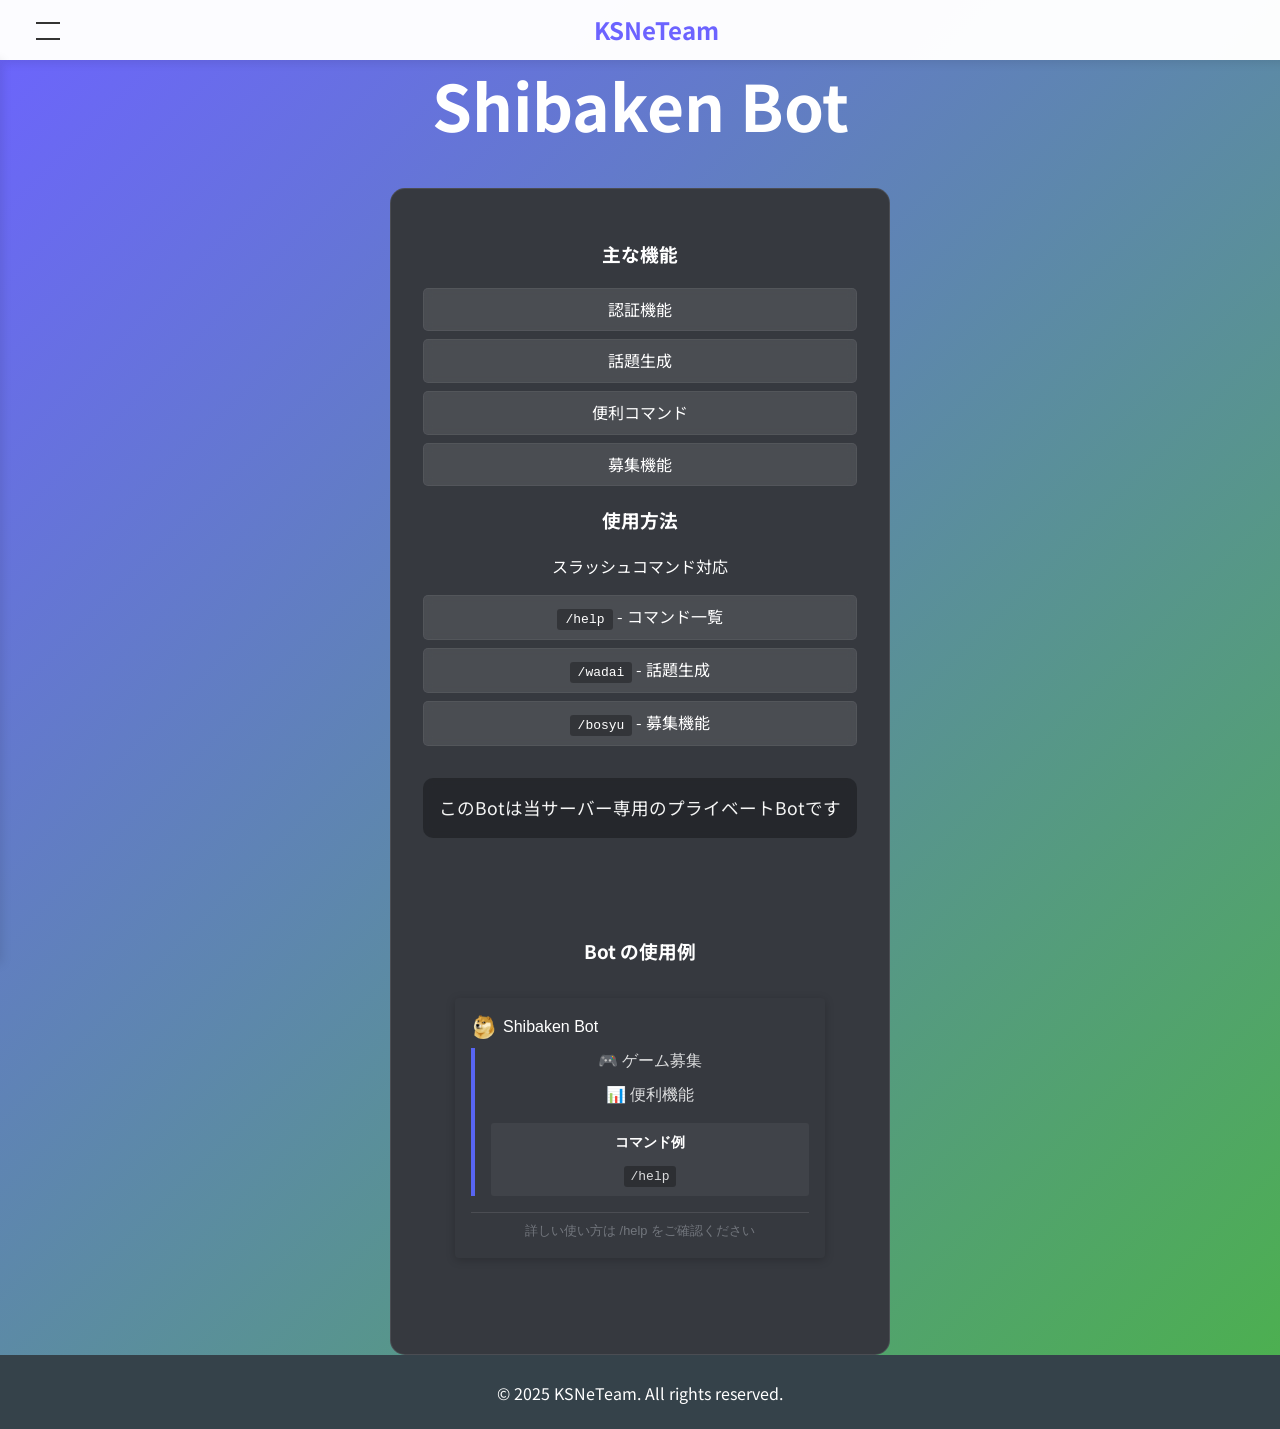
==== commit 1713ac08: "some fix" ====
--- a/discordbot.html
+++ b/discordbot.html
@@ -34,7 +34,7 @@
                 <h2 class="main-title">Shibaken Bot</h2>
                 <div class="bot-features scroll-reveal">
                     <!-- 変更: Bot 機能・コマンド部分の文字色を黒に指定 -->
-                    <div class="feature-grid" style="color: black;">
+                    <div class="feature-grid" style="color: white;">
                         <div class="feature-item">
                             <h3>主な機能</h3>
                             <ul class="bot-features-list">
--- a/css/main.css
+++ b/css/main.css
@@ -1,688 +1,648 @@
-/* filepath: /KSNeTeam-website/KSNeTeam-website/css/main.css */
-
+/*========================================
+    Variables & Global Reset
+==========================================*/
 :root {
-    --primary-color: #6C63FF;
-    --secondary-color: #4CAF50;
-    --text-color: #333;
-    --bg-color: #f5f5f5;
-    --white: #ffffff;
-    --header-height: 60px;
+        --primary-color: #6C63FF;
+        --secondary-color: #4CAF50;
+        --text-color: #333;
+        --bg-color: #f5f5f5;
+        --white: #ffffff;
+        --header-height: 60px;
 }
 
 body {
-    font-family: 'Noto Sans JP', sans-serif;
-    margin: 0;
-    padding: 0;
-    background-color: var(--bg-color);
-    color: var(--text-color);
-    line-height: 1.6;
-}
-
+        font-family: 'Noto Sans JP', sans-serif;
+        margin: 0;
+        padding: 0;
+        background-color: var(--bg-color);
+        color: var(--text-color);
+        line-height: 1.6;
+}
+
+/*========================================
+    Header & Navigation
+==========================================*/
+/* 固定ヘッダー */
+.site-header {
+        position: fixed;
+        top: 0;
+        width: 100%;
+        height: var(--header-height);
+        background: rgba(255, 255, 255, 0.98);
+        box-shadow: 0 2px 10px rgba(0, 0, 0, 0.1);
+        z-index: 1000;
+        display: flex;
+        align-items: center;
+        justify-content: center;
+        padding: 0 1rem;
+}
+
+/* ロゴ */
+.logo {
+        width: 100%;
+        text-align: center;
+        margin: 0;
+        font-size: 1.5rem;
+        font-weight: 700;
+        color: var(--primary-color);
+}
+
+.site-header .logo a {
+        text-decoration: none;
+        color: inherit;
+        padding: 0.5rem 1rem;
+        border: 2px solid transparent;
+        border-radius: 5px;
+        transition: background 0.3s, border-color 0.3s;
+}
+.site-header .logo a:hover {
+        background: rgba(255, 255, 255, 0.1);
+        border-color: currentColor;
+}
+
+/* ナビゲーション：PC＆モバイル共通 */
 header {
-    background: #35424a;
-    color: #ffffff;
-    padding: 20px 0;
-    text-align: center;
-    /* Template: ヘッダーのレイアウトテンプレート */
-}
-
+        background: #35424a;
+        color: var(--white);
+        padding: 20px 0;
+        text-align: center;
+}
+
+/* ハンバーガーメニュー */
+.menu-toggle {
+        position: absolute;
+        left: 1rem;
+        top: 50%;
+        transform: translateY(-50%);
+        background: none;
+        border: none;
+        cursor: pointer;
+        z-index: 1001;
+        width: 40px;
+        height: 40px;
+        display: flex;
+        align-items: center;
+        justify-content: center;
+        padding: 0;
+}
+
+/* 三本線 */
+.menu-icon {
+        position: relative;
+        width: 24px;
+        height: 2px;
+        background: var(--text-color);
+        transition: all 0.3s ease;
+}
+.menu-icon::before,
+.menu-icon::after {
+        content: '';
+        position: absolute;
+        left: 0;
+        width: 24px;
+        height: 2px;
+        background: var(--text-color);
+        transition: all 0.3s ease;
+}
+.menu-icon::before { top: -8px; }
+.menu-icon::after { top: 8px; }
+/* メニューオープン時の×印 */
+.nav-open .menu-icon {
+        background: transparent;
+}
+.nav-open .menu-icon::before {
+        top: 0;
+        transform: rotate(45deg);
+}
+.nav-open .menu-icon::after {
+        top: 0;
+        transform: rotate(-45deg);
+}
+
+/* ナビゲーションリスト */
 nav {
-    margin: 20px 0;
-    /* Flexboxを利用して横並びに */
-    display: flex;
-    justify-content: center;
-}
-
+        margin: 20px 0;
+        display: flex;
+        justify-content: center;
+}
 nav ul {
-    list-style: none;
-    padding: 0;
-    margin: 0;
-    display: flex;
-    gap: 2rem;
-    justify-content: center;
-}
-
-nav li {
-    margin: 0 10px;
-}
-
+        list-style: none;
+        padding: 0;
+        margin: 0;
+        display: flex;
+        gap: 2rem;
+        justify-content: center;
+}
+nav li { margin: 0 10px; }
 nav a {
-    color: var(--text-color);
-    text-decoration: none;
-    padding: 10px 15px;
-    transition: background 0.3s, transform 0.3s, color 0.3s;
-    font-weight: 500;
-}
-
+        color: var(--text-color);
+        text-decoration: none;
+        padding: 10px 15px;
+        font-weight: 500;
+        transition: background 0.3s, transform 0.3s, color 0.3s;
+}
 nav a:hover,
 nav a.active {
-    background: #1dcae8;
-    transform: scale(1.05);
-    color: var(--primary-color);
-}
-
-/* Template: 判定セクションのスタイル */
+        background: #1dcae8;
+        transform: scale(1.05);
+        color: var(--primary-color);
+}
+
+/* サイドメニュー */
+.nav-list {
+        position: fixed;
+        top: var(--header-height);
+        left: -250px;
+        width: 250px;
+        height: calc(100vh - var(--header-height));
+        background: rgba(255, 255, 255, 0.98);
+        box-shadow: 2px 0 10px rgba(0,0,0,0.1);
+        transition: left 0.3s ease;
+        display: flex;
+        flex-direction: column;
+        padding: 2rem 0;
+        margin: 0;
+        z-index: 999;
+        pointer-events: none;
+}
+.nav-open .nav-list {
+        left: 0;
+        pointer-events: auto;
+}
+
+/*========================================
+    Sections & Components
+==========================================*/
+/* コンテナ */
+.container {
+        max-width: 1200px;
+        margin: 0 auto;
+        padding: 0 2rem;
+        overflow: hidden;
+}
+
+/* コンテンツ */
+.content {
+        background: var(--white);
+        padding: 20px;
+        margin: 20px 0;
+        border-radius: 5px;
+        box-shadow: 0 0 10px rgba(0, 0, 0, 0.1);
+}
+
+/* Cookieバナー */
+#cookie-banner {
+        position: fixed;
+        bottom: 0;
+        left: 0;
+        right: 0;
+        background: #35424a;
+        color: var(--white);
+        text-align: center;
+        padding: 15px;
+        z-index: 1000;
+}
+#cookie-banner button {
+        margin-left: 20px;
+        padding: 5px 10px;
+}
+#cookie-banner button.fancy-cookie-button {
+        background: linear-gradient(45deg, #ffcc33, #ff9900);
+        color: var(--white);
+        border: none;
+        border-radius: 25px;
+        padding: 10px 20px;
+        font-size: 1rem;
+        font-weight: bold;
+        box-shadow: 0 4px 6px rgba(0,0,0,0.3);
+        transition: transform 0.3s, box-shadow 0.3s;
+}
+#cookie-banner button.fancy-cookie-button:hover {
+        transform: scale(1.05);
+        box-shadow: 0 6px 10px rgba(0,0,0,0.4);
+}
+
+/* ヒーローセクション */
+.hero-section {
+        min-height: 100vh;
+        margin: 0;
+        padding: 0;
+        background: linear-gradient(var(--gradient-angle, 135deg), rgba(108,99,255,0.95), rgba(76,175,80,0.95));
+        display: flex;
+        align-items: center;
+        justify-content: center;
+        overflow: hidden;
+        color: var(--white);
+        text-align: center;
+        position: relative;
+}
+.hero-section::before {
+        content: "";
+        position: absolute;
+        top: 0; left: 0;
+        right: 0; bottom: 0;
+        background: linear-gradient(var(--gradient-angle, 135deg), rgba(108,99,255,0.95), rgba(76,175,80,0.95));
+        z-index: -1;
+        animation: rotateGradient 30s linear infinite;
+}
+.main-title {
+        font-size: clamp(2rem, 8vw, 4rem);
+        margin-bottom: 1rem;
+        opacity: 0;
+        transform: translateY(30px);
+        animation: fadeInUp 1s cubic-bezier(0.4, 0, 0.2, 1) forwards 0.5s;
+}
+.subtitle {
+        font-size: 1.5rem;
+        opacity: 0;
+        transform: translateY(30px);
+        animation: fadeInUp 1s ease forwards 0.8s;
+}
+
+/* 共通セクション */
+section {
+        margin: 100px 0;
+        padding: 50px 20px;
+}
+
+/* 判定セクション */
 #judgment-section {
-    margin: 30px auto;
-    padding: 20px;
-    text-align: center;
-    background: linear-gradient(135deg, #ff9a9e, #fad0c4);
-    border-radius: 10px;
-    width: 80%;
-    animation: fadeIn 1s ease-in-out;
-}
-#judgment-section p {
-    font-size: 1.2em;
-    margin-bottom: 15px;
-}
+        margin: 30px auto;
+        padding: 20px;
+        text-align: center;
+        background: linear-gradient(135deg, #ff9a9e, #fad0c4);
+        border-radius: 10px;
+        width: 80%;
+        animation: fadeIn 1s ease-in-out;
+}
+#judgment-section p { font-size: 1.2em; margin-bottom: 15px; }
 #judge-btn {
-    padding: 10px 20px;
-    font-size: 1em;
-    border: none;
-    border-radius: 5px;
-    background: #1dcae8;
-    color: #fff;
-    cursor: pointer;
-    transition: background 0.3s;
-}
-#judge-btn:hover {
-    background: #17a2b8;
-}
+        padding: 10px 20px;
+        font-size: 1em;
+        border: none;
+        border-radius: 5px;
+        background: #1dcae8;
+        color: var(--white);
+        cursor: pointer;
+        transition: background 0.3s;
+}
+#judge-btn:hover { background: #17a2b8; }
 #judgment-result {
-    margin-top: 20px;
-    font-size: 1.1em;
-    padding: 15px;
-    background: #fff;
-    border-radius: 5px;
-    box-shadow: 0 2px 6px rgba(0,0,0,0.2);
-}
-
-/* Template: Cookieバナー用スタイル */
-#cookie-banner {
+        margin-top: 20px;
+        font-size: 1.1em;
+        padding: 15px;
+        background: var(--white);
+        border-radius: 5px;
+        box-shadow: 0 2px 6px rgba(0,0,0,0.2);
+}
+
+/* Discordセクション */
+.discord-section {
+        background: var(--primary-color);
+        color: var(--white);
+        padding: 5rem 0;
+        text-align: center;
+}
+.discord-button {
+        display: inline-block;
+        padding: 1rem 2rem;
+        background: var(--white);
+        color: var(--primary-color);
+        text-decoration: none;
+        border-radius: 30px;
+        margin-top: 2rem;
+        transition: transform 0.3s;
+}
+.discord-button:hover { transform: scale(1.05); }
+
+/* 埋め込みセクション */
+.embed-section { margin-top: 3rem; padding: 2rem; }
+.embed-container { max-width: 600px; margin: 2rem auto; }
+.embed-message {
+        background: #36393f;
+        border-radius: 4px;
+        padding: 1rem;
+        color: #dcddde;
+        font-family: 'Whitney', 'Helvetica Neue', Helvetica, Arial, sans-serif;
+        box-shadow: 0 2px 10px rgba(0,0,0,0.2);
+}
+.embed-header { display: flex; align-items: center; margin-bottom: 0.5rem; }
+.embed-avatar { width: 24px; height: 24px; border-radius: 50%; margin-right: 0.5rem; }
+.embed-author { color: #ffffff; font-weight: 500; }
+.embed-content {
+        border-left: 4px solid #5865f2;
+        padding-left: 1rem;
+        margin: 0.5rem 0;
+}
+.embed-description { margin-bottom: 1rem; }
+.embed-description p { margin: 0.5rem 0; }
+.embed-fields { display: grid; gap: 0.5rem; }
+.embed-field {
+        background: rgba(255,255,255,0.05);
+        padding: 0.5rem;
+        border-radius: 3px;
+}
+.embed-field h4 {
+        margin: 0 0 0.5rem 0;
+        color: #ffffff;
+        font-size: 0.9rem;
+}
+.embed-field code {
+        background: rgba(0,0,0,0.3);
+        padding: 0.2rem 0.4rem;
+        border-radius: 3px;
+        font-family: monospace;
+        color: #dcddde;
+}
+.embed-footer {
+        margin-top: 1rem;
+        padding-top: 0.5rem;
+        border-top: 1px solid rgba(255,255,255,0.1);
+        font-size: 0.8rem;
+        color: #72767d;
+}
+
+/* リンクカード */
+.links-grid {
+        display: grid;
+        grid-template-columns: repeat(auto-fit, minmax(200px, 1fr));
+        gap: 1rem;
+        margin-top: 2rem;
+}
+.link-card {
+        background: var(--white);
+        padding: 2rem;
+        text-align: center;
+        text-decoration: none;
+        color: var(--text-color);
+        border-radius: 10px;
+        transition: transform 0.3s;
+}
+.link-card:hover { transform: translateY(-5px); }
+.link-card img { width: 32px; height: 32px; margin-bottom: 0.5rem; }
+.link-card span { font-size: 0.9rem; display: block; }
+
+/* Contact Form & Alerts */
+.contact-form,
+.contact-section,
+#form-message,
+.alert { display: none; }
+#form-message { margin-bottom: 1rem; }
+.alert {
+        padding: 1rem;
+        border-radius: 5px;
+        margin-bottom: 1rem;
+}
+.alert.success {
+        background-color: #d4edda;
+        color: #155724;
+        border: 1px solid #c3e6cb;
+}
+.alert.error {
+        background-color: #f8d7da;
+        color: #721c24;
+        border: 1px solid #f5c6cb;
+}
+
+/* Botセクション */
+.bot-features {
+        padding: 2rem;
+        background: #36393f;
+        border-radius: 15px;
+        backdrop-filter: blur(8px);
+        -webkit-backdrop-filter: blur(8px);
+        margin-top: 2rem;
+        border: 1px solid rgba(255, 255, 255, 0.1);
+        color: #ffffff;
+}
+.bot-features-list,
+.bot-commands-list {
+        list-style: none;
+        padding: 0;
+        margin: 1rem 0;
+}
+.bot-features-list li,
+.bot-commands-list li {
+        margin: 0.5rem 0;
+        padding: 0.5rem;
+        background: rgba(255, 255, 255, 0.1);
+        border-radius: 5px;
+        backdrop-filter: blur(4px);
+        -webkit-backdrop-filter: blur(4px);
+        border: 1px solid rgba(255, 255, 255, 0.05);
+}
+.bot-commands-list code {
+        background: rgba(0, 0, 0, 0.3);
+        padding: 0.2rem 0.5rem;
+        border-radius: 3px;
+        font-family: monospace;
+        color: #fff;
+}
+.bot-info {
+        margin-top: 2rem;
+        padding: 1rem;
+        background: rgba(0, 0, 0, 0.3);
+        border-radius: 10px;
+        text-align: center;
+        backdrop-filter: blur(4px);
+        -webkit-backdrop-filter: blur(4px);
+}
+.bot-info p {
+        margin: 0;
+        font-size: 1.1rem;
+        color: rgba(255, 255, 255, 0.95);
+}
+
+/* 追加: About Us ポップアップ用の基本スタイル */
+.about-popup {
     position: fixed;
-    bottom: 0;
-    left: 0;
-    right: 0;
-    background: #35424a;
-    color: #ffffff;
-    text-align: center;
-    padding: 15px;
-    z-index: 1000;
-}
-#cookie-banner button {
-    margin-left: 20px;
-    padding: 5px 10px;
-}
-
-/* Cookieバナー用スタイルの更新 */
-#cookie-banner button.fancy-cookie-button {
-    background: linear-gradient(45deg, #ffcc33, #ff9900);
-    color: #fff;
-    border: none;
-    border-radius: 25px;
-    padding: 10px 20px;
-    font-size: 1rem;
-    font-weight: bold;
-    box-shadow: 0 4px 6px rgba(0,0,0,0.3);
-    transition: transform 0.3s, box-shadow 0.3s;
-}
-#cookie-banner button.fancy-cookie-button:hover {
-    transform: scale(1.05);
-    box-shadow: 0 6px 10px rgba(0,0,0,0.4);
-}
-
-.container {
-    max-width: 1200px;
-    margin: 0 auto;
-    padding: 0 2rem;
-    overflow: hidden;
-}
-
-.content {
-    background: #ffffff;
-    padding: 20px;
-    margin: 20px 0;
-    border-radius: 5px;
-    box-shadow: 0 0 10px rgba(0, 0, 0, 0.1);
-}
-
-footer {
-    background: #35424a;
-    color: #ffffff;
-    text-align: center;
-    padding: 10px 0;
-    position: relative;
-    bottom: 0;
-    width: 100%;
-}
-
-/* Template: レスポンシブ対応 */
-@media (max-width: 768px) {
-    nav ul {
-        flex-direction: column;
-        text-align: center;
-    }
-    nav li {
-        margin: 5px 0;
-    }
-    .main-title {
-        font-size: 2.5rem;
-    }
-    .subtitle {
-        font-size: 1.2rem;
-    }
-    .menu-toggle {
-        display: block;
-    }
-    /* 初期状態は非表示 */
-    nav .nav-list {
-        display: none;
-        flex-direction: column;
-        background: rgba(255,255,255,0.95);
-        position: absolute;
-        top: 100%;
-        left: 0;
-        width: 100%;
-        padding: 1rem 0;
-    }
-    /* メニュー表示時 */
-    .nav-open nav .nav-list {
-        display: flex;
-    }
-    /* リンクに余白を追加 */
-    nav .nav-list li {
-        margin: 0.5rem 0;
-        text-align: center;
-    }
-    /* 追加: スマホ表示時、ロゴとハンバーガーメニューがかぶらないようロゴに余白を追加 */
-    .logo {
-        margin-left: 60px;
-    }
-}
-
-/* Template: キーフレーム */
-@keyframes fadeIn {
-    from { opacity: 0; }
-    to { opacity: 1; }
-}
-
-/* スクロールアニメーション用スタイル */
-.scroll-reveal {
-    opacity: 0;
-    transform: translateY(100px);
-    transition: all 0.8s cubic-bezier(0.4, 0, 0.2, 1);
-}
-
-.scroll-reveal.visible {
-    opacity: 1;
-    transform: translateY(0);
-}
-
-/* セクション間の余白調整 */
-section {
-    margin: 100px 0;
-    padding: 50px 20px;
-}
-
-/* ヘッダー全体を中央配置に変更 */
-.site-header {
-    position: fixed;
-    top: 0;
-    width: 100%;
-    height: var(--header-height);
-    background: rgba(255, 255, 255, 0.98);
-    box-shadow: 0 2px 10px rgba(0,0,0,0.1);
-    z-index: 1000;
-    display: flex;
-    align-items: center;
-    justify-content: center; /* ロゴを中央に */
-    padding: 0 1rem;
-}
-
-/* ハンバーガーメニューは絶対配置 */
-.menu-toggle {
-    position: absolute;
-    left: 1rem;
-    top: 50%;
-    transform: translateY(-50%);
-    background: none;
-    border: none;
-    cursor: pointer;
-    z-index: 1001;
-    width: 40px;
-    height: 40px;
-    display: flex;
-    align-items: center;
-    justify-content: center;
-    padding: 0;
-}
-
-/* ロゴを中央配置 */
-.logo {
-    width: 100%;
-    text-align: center;
-    margin: 0;
-    font-size: 1.5rem;
-    font-weight: 700;
-    color: var(--primary-color);
-}
-
-/* 追加: ヘッダーのロゴリンクをボタン風にスタイル調整 */
-.site-header .logo a {
-    text-decoration: none;
-    color: inherit; /* h1.logoで設定している色を継承 */
-    padding: 0.5rem 1rem;
-    border: 2px solid transparent;
-    border-radius: 5px;
-    transition: background 0.3s, border-color 0.3s;
-}
-.site-header .logo a:hover {
-    background: rgba(255,255,255,0.1);
-    border-color: currentColor;
-}
-
-/* heroセクションの調整 */
-.hero-section {
-    min-height: 100vh;
-    margin: 0;
-    padding: 0;
-    background: linear-gradient(135deg, 
-        rgba(108, 99, 255, 0.95),
-        rgba(76, 175, 80, 0.95)
-    );
-    display: flex;
-    align-items: center;
-    justify-content: center;
-    overflow: hidden;
-    color: var(--white);
-    text-align: center;
-    position: relative; /* 追加: 疑似要素の基準にする */
-}
-.hero-section::before {
-    content: "";
-    position: absolute;
     top: 0;
     left: 0;
     right: 0;
     bottom: 0;
-    background: linear-gradient(135deg, rgba(108,99,255,0.95), rgba(76,175,80,0.95));
-    z-index: -1;
-    animation: changeGradient 20s linear infinite;
-}
-
-@keyframes changeGradient {
-    0% {
-        background: linear-gradient(135deg, rgba(108,99,255,0.95), rgba(76,175,80,0.95));
-    }
-    50% {
-        background: linear-gradient(225deg, rgba(108,99,255,0.95), rgba(76,175,80,0.95));
-    }
-    100% {
-        background: linear-gradient(135deg, rgba(108,99,255,0.95), rgba(76,175,80,0.95));
-    }
-}
-
-.main-title {
-    font-size: clamp(2rem, 8vw, 4rem);
-    margin-bottom: 1rem;
-    opacity: 0;
-    transform: translateY(30px);
-    animation: fadeInUp 1s cubic-bezier(0.4, 0, 0.2, 1) forwards 0.5s;
-}
-
-.subtitle {
+    background: rgba(0,0,0,0.5);
+    display: none;
+    align-items: center;
+    justify-content: center;
+    z-index: 2000;
+}
+.about-popup.visible {
+    display: flex;
+}
+.about-popup-content {
+    background: var(--white);
+    padding: 2rem;
+    border-radius: 10px;
+    max-width: 500px;
+    width: 90%;
+    text-align: center;
+    position: relative;
+}
+.close-button {
+    position: absolute;
+    top: 10px;
+    right: 10px;
+    background: none;
+    border: none;
     font-size: 1.5rem;
-    opacity: 0;
-    transform: translateY(30px);
-    animation: fadeInUp 1s ease forwards 0.8s;
-}
-
-.feature-grid {
+    cursor: pointer;
+}
+
+/* About セクションの新しいスタイル */
+.about-content {
+    text-align: center;
+    padding: 2rem;
+    background: linear-gradient(135deg, rgba(255,255,255,0.1), rgba(255,255,255,0.05));
+    border-radius: 15px;
+    backdrop-filter: blur(10px);
+    -webkit-backdrop-filter: blur(10px);
+    border: 1px solid rgba(255,255,255,0.1);
+}
+
+.about-grid {
     display: grid;
     grid-template-columns: repeat(auto-fit, minmax(250px, 1fr));
     gap: 2rem;
-    margin-top: 3rem;
-}
-
-.feature-item {
-    background: var(--white);
-    padding: 2rem;
+    margin-top: 2rem;
+}
+
+.about-item {
+    background: rgba(255,255,255,0.95);
+    padding: 1.5rem;
     border-radius: 10px;
-    box-shadow: 0 4px 6px rgba(0,0,0,0.1);
-    transition: transform 0.3s;
-}
-
-.feature-item:hover {
+    box-shadow: 0 4px 15px rgba(0,0,0,0.1);
+    transition: transform 0.3s ease;
+}
+
+.about-item:hover {
     transform: translateY(-5px);
 }
 
-.discord-section {
-    background: var(--primary-color);
-    color: var(--white);
-    padding: 5rem 0;
-    text-align: center;
-}
-
-.discord-button {
-    display: inline-block;
-    padding: 1rem 2rem;
-    background: var(--white);
+.about-header {
+    margin-bottom: 1rem;
+}
+
+.about-header h3 {
     color: var(--primary-color);
-    text-decoration: none;
-    border-radius: 30px;
-    margin-top: 2rem;
-    transition: transform 0.3s;
-}
-
-.discord-button:hover {
-    transform: scale(1.05);
-}
-
-.contact-form,
-.contact-section,
-#form-message,
-.alert {
-    display: none;
-}
-
-.links-grid {
-    display: grid;
-    grid-template-columns: repeat(auto-fit, minmax(200px, 1fr));
-    gap: 1rem;
-    margin-top: 2rem;
-}
-
-.link-card {
-    background: var(--white);
-    padding: 2rem;
-    text-align: center;
-    text-decoration: none;
+    font-size: 1.5rem;
+    margin: 0;
+}
+
+.about-item p {
     color: var(--text-color);
-    border-radius: 10px;
-    transition: transform 0.3s;
-}
-
-.link-card:hover {
-    transform: translateY(-5px);
-}
-
+    margin: 0;
+    line-height: 1.6;
+}
+
+/*========================================
+    Animations & Effects
+==========================================*/
+@keyframes fadeIn {
+        from { opacity: 0; }
+        to { opacity: 1; }
+}
 @keyframes fadeInUp {
-    from {
+        from {
+                opacity: 0;
+                transform: translateY(30px);
+        }
+        to {
+                opacity: 1;
+                transform: translateY(0);
+        }
+}
+@keyframes rotateGradient {
+        0%   { --gradient-angle: 135deg; }
+        100% { --gradient-angle: 495deg; }
+}
+
+/* Scroll Animation */
+.scroll-reveal {
         opacity: 0;
-        transform: translateY(30px);
-    }
-    to {
+        transform: translateY(100px);
+        transition: all 0.8s cubic-bezier(0.4, 0, 0.2, 1);
+}
+.scroll-reveal.visible {
         opacity: 1;
         transform: translateY(0);
-    }
-}
-
-/* ハンバーガーメニュー用スタイル */
-.menu-toggle {
-    position: absolute; /* fixedからabsoluteに変更 */
-    left: 1rem;
-    top: 50%;
-    transform: translateY(-50%);
-    background: none;
-    border: none;
-    cursor: pointer;
-    z-index: 1001;
-    width: 40px;
-    height: 40px;
-    display: flex;
-    align-items: center;
-    justify-content: center;
-    padding: 0;
-}
-
-/* 三本線のスタイル */
-.menu-icon {
-    position: relative;
-    width: 24px;
-    height: 2px;
-    background: var(--text-color);
-    transition: all 0.3s ease;
-}
-
-.menu-icon::before,
-.menu-icon::after {
-    content: '';
-    position: absolute;
-    left: 0;
-    width: 24px;
-    height: 2px;
-    background: var(--text-color);
-    transition: all 0.3s ease;
-}
-
-.menu-icon::before {
-    top: -8px;
-}
-
-.menu-icon::after {
-    top: 8px;
-}
-
-/* メニューが開いているときの×印 */
-.nav-open .menu-icon {
-    background: transparent;
-}
-
-.nav-open .menu-icon::before {
-    top: 0;
-    transform: rotate(45deg);
-}
-
-.nav-open .menu-icon::after {
-    top: 0;
-    transform: rotate(-45deg);
-}
-
-/* ナビゲーションの共通スタイル */
-.nav-list {
-    position: fixed;
-    top: var(--header-height);
-    left: -250px;
-    width: 250px;
-    height: calc(100vh - var(--header-height));
-    background: rgba(255, 255, 255, 0.98);
-    box-shadow: 2px 0 10px rgba(0,0,0,0.1);
-    transition: left 0.3s ease;
-    display: flex;
-    flex-direction: column;
-    padding: 2rem 0;
-    margin: 0;
-    z-index: 999;
-    pointer-events: none; /* 初期状態ではクリックイベントを無効化 */
-}
-
-.nav-open .nav-list {
-    left: 0;
-    pointer-events: auto; /* メニューが開いている時のみクリックイベントを有効化 */
-}
-
-/* メディアクエリの更新 */
+}
+
+/*========================================
+    Media Queries
+==========================================*/
+@media (max-width: 768px) {
+        nav ul {
+                flex-direction: column;
+                text-align: center;
+        }
+        nav li { margin: 5px 0; }
+        .main-title { font-size: 2.5rem; }
+        .subtitle { font-size: 1.2rem; }
+        /* 初期状態は非表示のモバイル用メニュー */
+        nav .nav-list {
+                display: none;
+                flex-direction: column;
+                background: rgba(255,255,255,0.95);
+                position: absolute;
+                top: 100%;
+                left: 0;
+                width: 100%;
+                padding: 1rem 0;
+        }
+        .nav-open nav .nav-list { display: flex; }
+        nav .nav-list li {
+                margin: 0.5rem 0;
+                text-align: center;
+        }
+        /* ロゴの調整 */
+        .logo { margin-left: 60px; }
+
+        .about-content {
+            padding: 1rem;
+            margin: 0 1rem;
+        }
+
+        .about-grid {
+            grid-template-columns: 1fr;  /* スマホでは1列に */
+            gap: 1rem;
+        }
+
+        .about-item {
+            padding: 1.2rem;
+        }
+
+        .about-header h3 {
+            font-size: 1.3rem;
+        }
+
+        .about-item p {
+            font-size: 0.9rem;
+            line-height: 1.4;
+        }
+
+        /* セクション全体の余白調整 */
+        .about-section {
+            padding: 30px 10px;
+            margin: 60px 0;
+        }
+}
+
 @media (min-width: 769px) {
-    .menu-toggle {
-        display: block;
-    }
-    
-    .nav-list {
-        position: fixed;
-        width: 250px;
-        flex-direction: column;
-    }
-}
-
-/* フォームメッセージのスタイル */
-#form-message {
-    margin-bottom: 1rem;
-}
-
-.alert {
-    padding: 1rem;
-    border-radius: 5px;
-    margin-bottom: 1rem;
-}
-
-.alert.success {
-    background-color: #d4edda;
-    color: #155724;
-    border: 1px solid #c3e6cb;
-}
-
-.alert.error {
-    background-color: #f8d7da;
-    color: #721c24;
-    border: 1px solid #f5c6cb;
-}
-
-/* Bot用のスタイル更新 */
-.bot-features {
-    padding: 2rem;
-    background: #36393f; /* 背景色を変更 */
-    border-radius: 15px;
-    backdrop-filter: blur(8px);
-    -webkit-backdrop-filter: blur(8px);
-    margin-top: 2rem;
-    border: 1px solid rgba(255, 255, 255, 0.1);
-    color: #ffffff; /* 文字色を白に */
-}
-
-.bot-features-list,
-.bot-commands-list {
-    list-style: none;
-    padding: 0;
-    margin: 1rem 0;
-}
-
-.bot-features-list li,
-.bot-commands-list li {
-    margin: 0.5rem 0;
-    padding: 0.5rem;
-    background: rgba(255, 255, 255, 0.1);
-    border-radius: 5px;
-    backdrop-filter: blur(4px);
-    -webkit-backdrop-filter: blur(4px);
-    border: 1px solid rgba(255, 255, 255, 0.05);
-}
-
-.bot-commands-list code {
-    background: rgba(0, 0, 0, 0.3);
-    padding: 0.2rem 0.5rem;
-    border-radius: 3px;
-    font-family: monospace;
-    color: #fff;
-}
-
-.bot-info {
-    margin-top: 2rem;
-    padding: 1rem;
-    background: rgba(0, 0, 0, 0.3);
-    border-radius: 10px;
-    text-align: center;
-    backdrop-filter: blur(4px);
-    -webkit-backdrop-filter: blur(4px);
-}
-
-.bot-info p {
-    margin: 0;
-    font-size: 1.1rem;
-    color: rgba(255, 255, 255, 0.95);
-}
-
-/* 埋め込みセクションのスタイル */
-.embed-section {
-    margin-top: 3rem;
-    padding: 2rem;
-}
-
-.embed-container {
-    max-width: 600px;
-    margin: 2rem auto;
-}
-
-.embed-message {
-    background: #36393f;
-    border-radius: 4px;
-    padding: 1rem;
-    color: #dcddde;
-    font-family: 'Whitney', 'Helvetica Neue', Helvetica, Arial, sans-serif;
-    box-shadow: 0 2px 10px rgba(0,0,0,0.2);
-}
-
-.embed-header {
-    display: flex;
-    align-items: center;
-    margin-bottom: 0.5rem;
-}
-
-.embed-avatar {
-    width: 24px;
-    height: 24px;
-    border-radius: 50%;
-    margin-right: 0.5rem;
-}
-
-.embed-author {
-    color: #ffffff;
-    font-weight: 500;
-}
-
-.embed-content {
-    border-left: 4px solid #5865f2;
-    padding-left: 1rem;
-    margin: 0.5rem 0;
-}
-
-.embed-description {
-    margin-bottom: 1rem;
-}
-
-.embed-description p {
-    margin: 0.5rem 0;
-}
-
-.embed-fields {
-    display: grid;
-    gap: 0.5rem;
-}
-
-.embed-field {
-    background: rgba(255,255,255,0.05);
-    padding: 0.5rem;
-    border-radius: 3px;
-}
-
-.embed-field h4 {
-    margin: 0 0 0.5rem 0;
-    color: #ffffff;
-    font-size: 0.9rem;
-}
-
-.embed-field code {
-    background: rgba(0,0,0,0.3);
-    padding: 0.2rem 0.4rem;
-    border-radius: 3px;
-    font-family: monospace;
-    color: #dcddde;
-}
-
-.embed-footer {
-    margin-top: 1rem;
-    padding-top: 0.5rem;
-    border-top: 1px solid rgba(255,255,255,0.1);
-    font-size: 0.8rem;
-    color: #72767d;
-}
-
-/* 修正: link-card 内のアイコンと文字のバランス調整 */
-.link-card img {
-    width: 32px;
-    height: 32px;
-    margin-bottom: 0.5rem;
-}
-.link-card span {
-    font-size: 0.9rem;
-    display: block;
-}+        .menu-toggle { display: block; }
+        .nav-list {
+                position: fixed;
+                width: 250px;
+                flex-direction: column;
+        }
+}
+
+/* Footer */
+footer {
+        background: #35424a;
+        color: var(--white);
+        text-align: center;
+        padding: 10px 0;
+        position: relative;
+        bottom: 0;
+        width: 100%;
+}
